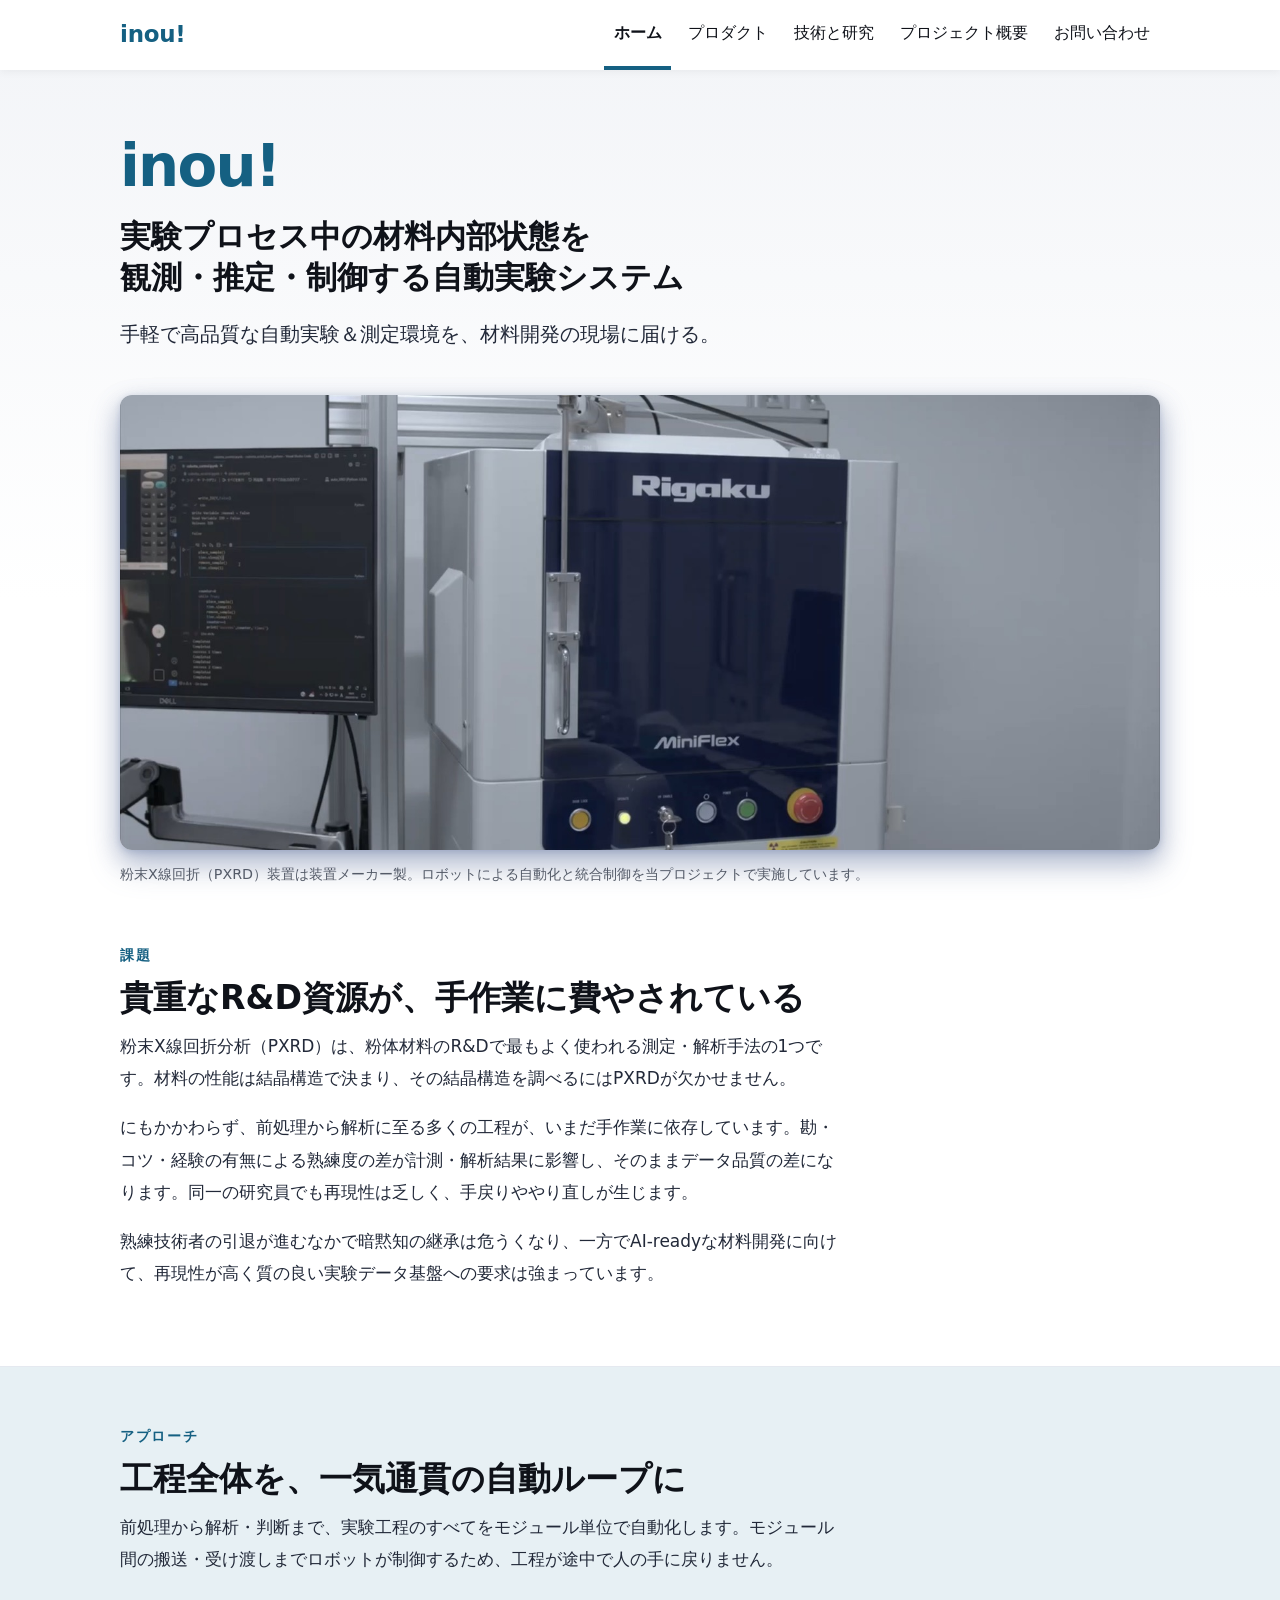
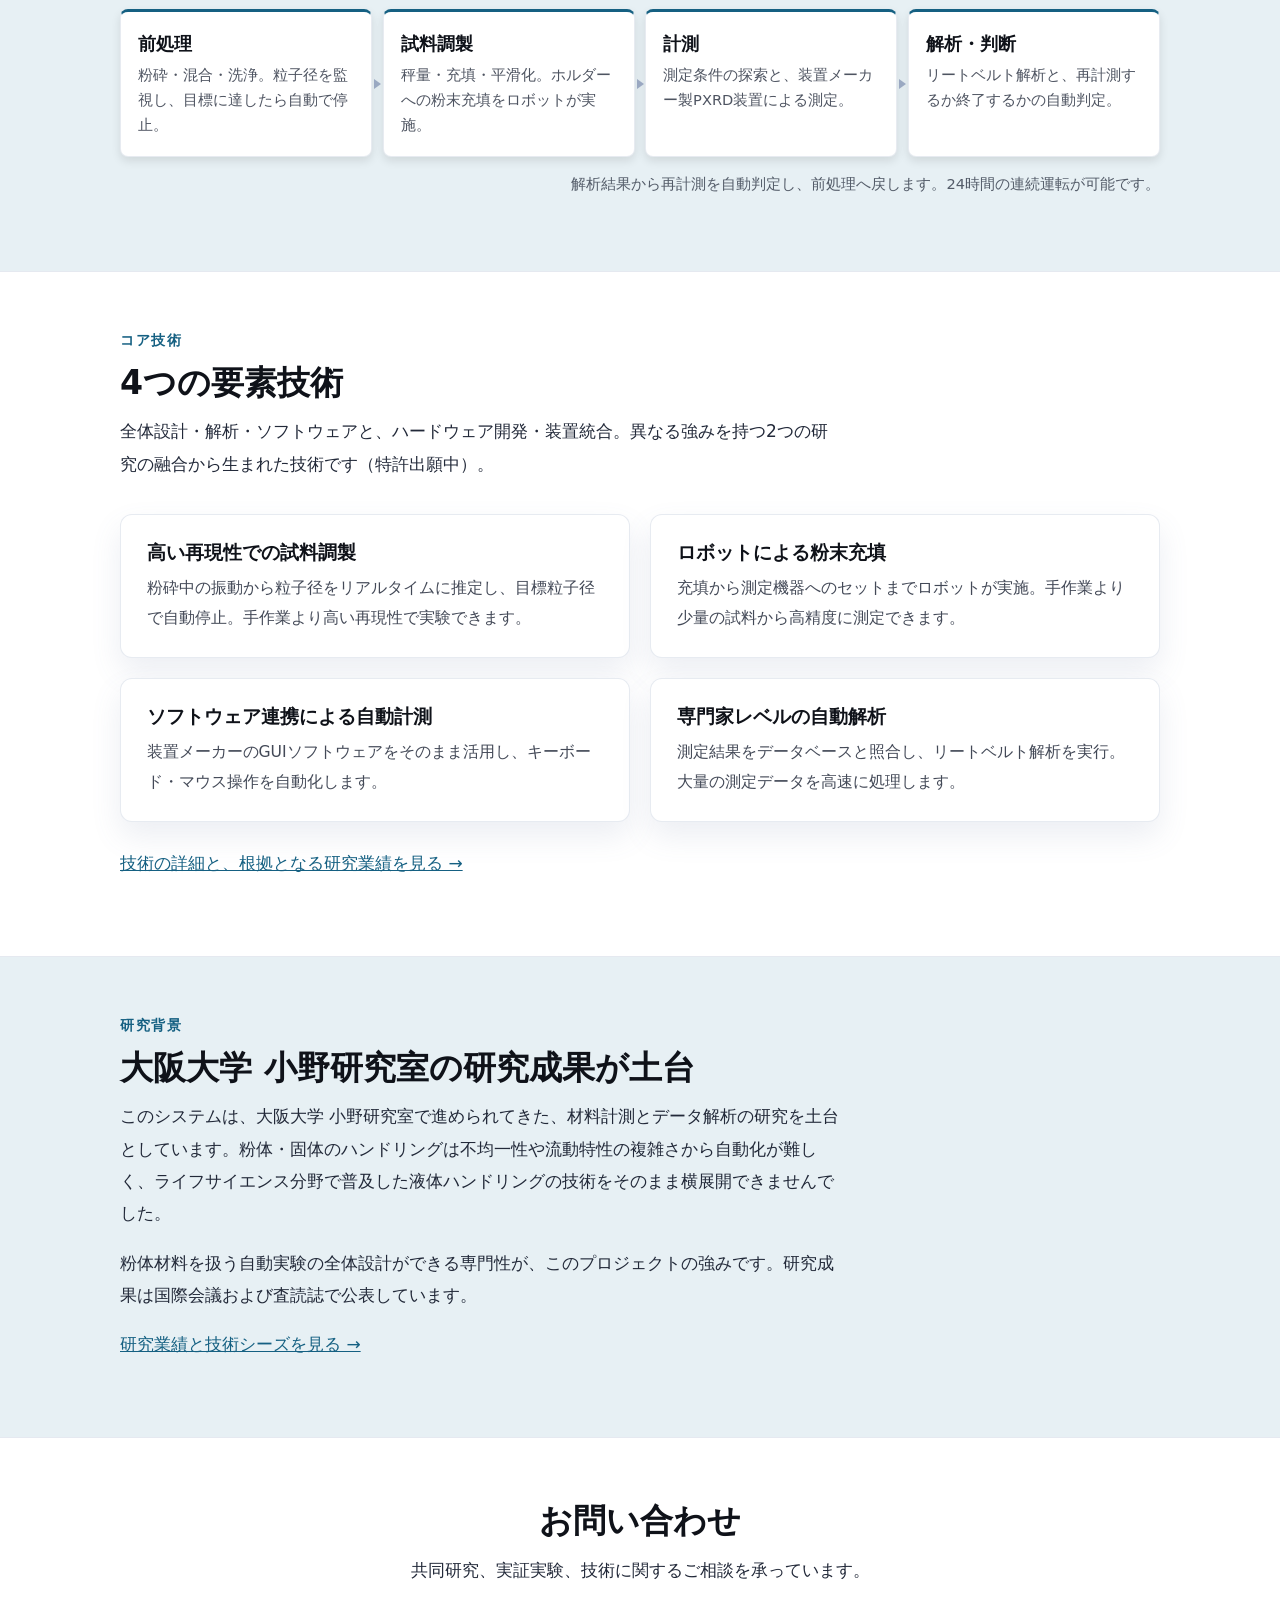
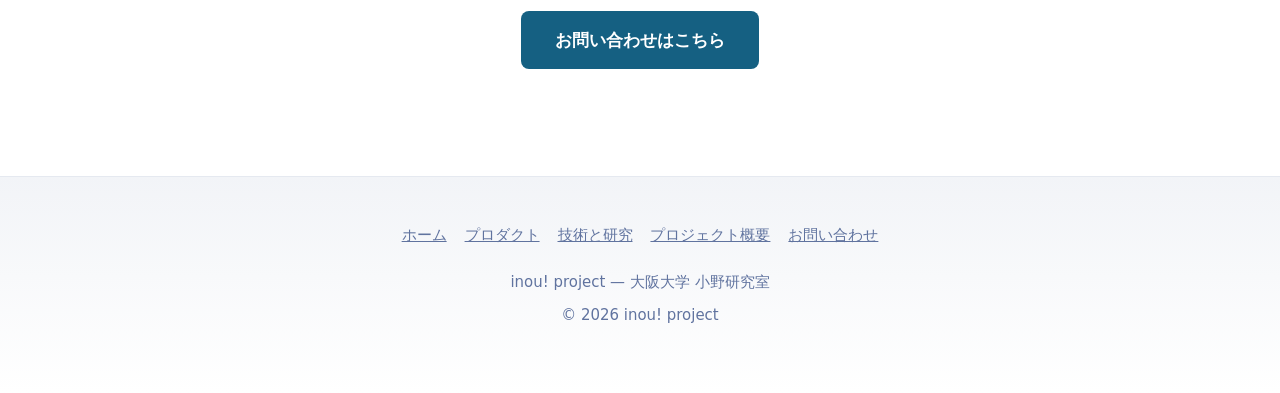
==== index.html @ 1cff747c "inou! コーポレートサイトの初版を追加 README の設計方針どおり、素の HTML + CSS で 5 ページを構成。 ビルドも node_modules も不要で、main ブランチをそのま" ====
<!doctype html>
<html lang="ja">
	<head>
		<meta charset="utf-8" />
		<meta name="viewport" content="width=device-width, initial-scale=1" />
		<title>inou! — 材料開発のための自動実験システム</title>
		<meta
			name="description"
			content="実験プロセス中の材料内部状態を観測・推定・制御する自動実験システム。粉末X線回折分析（PXRD）の前処理から解析・判断までを一気通貫で自動化します。"
		/>
		<link rel="icon" href="/assets/favicon.svg" type="image/svg+xml" />
		<link rel="stylesheet" href="/assets/style.css" />
		<meta property="og:type" content="website" />
		<meta property="og:title" content="inou! — 材料開発のための自動実験システム" />
		<meta
			property="og:description"
			content="実験プロセス中の材料内部状態を観測・推定・制御する自動実験システム。"
		/>
		<meta property="og:url" content="https://inou-labs.github.io/" />
		<meta property="og:image" content="https://inou-labs.github.io/assets/img/hero.jpg" />
	</head>
	<body>
		<a class="skip-link" href="#main">本文へスキップ</a>

		<header class="site-header">
			<nav aria-label="メインナビゲーション">
				<p class="brand"><a href="/">inou!</a></p>
				<div class="nav-links">
					<a href="/" aria-current="page">ホーム</a>
					<a href="/products.html">プロダクト</a>
					<a href="/research.html">技術と研究</a>
					<a href="/about.html">プロジェクト概要</a>
					<a href="/contact.html">お問い合わせ</a>
				</div>
			</nav>
		</header>

		<main id="main">
			<section class="hero">
				<div class="wrap-wide">
					<p class="logotype">inou!</p>
					<h1>実験プロセス中の材料内部状態を<br />観測・推定・制御する自動実験システム</h1>
					<p class="lead">
						手軽で高品質な自動実験＆測定環境を、材料開発の現場に届ける。
					</p>
				</div>
				<div class="wrap-wide hero-figure">
					<figure>
						<img
							src="/assets/img/hero.jpg"
							width="1600"
							height="900"
							alt="ロボットアームと粉末X線回折装置を組み合わせた自動実験システムの外観"
						/>
						<figcaption>
							粉末X線回折（PXRD）装置は装置メーカー製。ロボットによる自動化と統合制御を当プロジェクトで実施しています。
						</figcaption>
					</figure>
				</div>
			</section>

			<section>
				<div class="wrap-wide">
					<span class="eyebrow">課題</span>
					<h2>貴重なR&amp;D資源が、手作業に費やされている</h2>
					<p>
						粉末X線回折分析（PXRD）は、粉体材料のR&amp;Dで最もよく使われる測定・解析手法の1つです。材料の性能は結晶構造で決まり、その結晶構造を調べるにはPXRDが欠かせません。
					</p>
					<p>
						にもかかわらず、前処理から解析に至る多くの工程が、いまだ手作業に依存しています。勘・コツ・経験の有無による熟練度の差が計測・解析結果に影響し、そのままデータ品質の差になります。同一の研究員でも再現性は乏しく、手戻りややり直しが生じます。
					</p>
					<p>
						熟練技術者の引退が進むなかで暗黙知の継承は危うくなり、一方でAI-readyな材料開発に向けて、再現性が高く質の良い実験データ基盤への要求は強まっています。
					</p>
				</div>
			</section>

			<section class="band">
				<div class="wrap-wide">
					<span class="eyebrow">アプローチ</span>
					<h2>工程全体を、一気通貫の自動ループに</h2>
					<p>
						前処理から解析・判断まで、実験工程のすべてをモジュール単位で自動化します。モジュール間の搬送・受け渡しまでロボットが制御するため、工程が途中で人の手に戻りません。
					</p>
					<ol class="flow">
						<li>
							<h3>前処理</h3>
							<p>粉砕・混合・洗浄。粒子径を監視し、目標に達したら自動で停止。</p>
						</li>
						<li>
							<h3>試料調製</h3>
							<p>秤量・充填・平滑化。ホルダーへの粉末充填をロボットが実施。</p>
						</li>
						<li>
							<h3>計測</h3>
							<p>測定条件の探索と、装置メーカー製PXRD装置による測定。</p>
						</li>
						<li>
							<h3>解析・判断</h3>
							<p>リートベルト解析と、再計測するか終了するかの自動判定。</p>
						</li>
					</ol>
					<p class="flow-loop note">
						解析結果から再計測を自動判定し、前処理へ戻します。24時間の連続運転が可能です。
					</p>
				</div>
			</section>

			<section>
				<div class="wrap-wide">
					<span class="eyebrow">コア技術</span>
					<h2>4つの要素技術</h2>
					<p>
						全体設計・解析・ソフトウェアと、ハードウェア開発・装置統合。異なる強みを持つ2つの研究の融合から生まれた技術です（特許出願中）。
					</p>
					<ul class="cards">
						<li>
							<h3>高い再現性での試料調製</h3>
							<p>
								粉砕中の振動から粒子径をリアルタイムに推定し、目標粒子径で自動停止。手作業より高い再現性で実験できます。
							</p>
						</li>
						<li>
							<h3>ロボットによる粉末充填</h3>
							<p>
								充填から測定機器へのセットまでロボットが実施。手作業より少量の試料から高精度に測定できます。
							</p>
						</li>
						<li>
							<h3>ソフトウェア連携による自動計測</h3>
							<p>
								装置メーカーのGUIソフトウェアをそのまま活用し、キーボード・マウス操作を自動化します。
							</p>
						</li>
						<li>
							<h3>専門家レベルの自動解析</h3>
							<p>
								測定結果をデータベースと照合し、リートベルト解析を実行。大量の測定データを高速に処理します。
							</p>
						</li>
					</ul>
					<p style="margin-top: 1.5em">
						<a href="/research.html">技術の詳細と、根拠となる研究業績を見る →</a>
					</p>
				</div>
			</section>

			<section class="band">
				<div class="wrap-wide">
					<span class="eyebrow">研究背景</span>
					<h2>大阪大学 小野研究室の研究成果が土台</h2>
					<p>
						このシステムは、大阪大学 小野研究室で進められてきた、材料計測とデータ解析の研究を土台としています。粉体・固体のハンドリングは不均一性や流動特性の複雑さから自動化が難しく、ライフサイエンス分野で普及した液体ハンドリングの技術をそのまま横展開できませんでした。
					</p>
					<p>
						粉体材料を扱う自動実験の全体設計ができる専門性が、このプロジェクトの強みです。研究成果は国際会議および査読誌で公表しています。
					</p>
					<p>
						<a href="/research.html">研究業績と技術シーズを見る →</a>
					</p>
				</div>
			</section>

			<section class="cta">
				<div class="wrap-wide">
					<h2>お問い合わせ</h2>
					<p>共同研究、実証実験、技術に関するご相談を承っています。</p>
					<p><a class="button" href="/contact.html">お問い合わせはこちら</a></p>
				</div>
			</section>
		</main>

		<footer class="site-footer">
			<nav aria-label="フッターナビゲーション">
				<a href="/">ホーム</a>
				<a href="/products.html">プロダクト</a>
				<a href="/research.html">技術と研究</a>
				<a href="/about.html">プロジェクト概要</a>
				<a href="/contact.html">お問い合わせ</a>
			</nav>
			<p>inou! project — 大阪大学 小野研究室</p>
			<p>&copy; 2026 inou! project</p>
		</footer>
	</body>
</html>
---- assets/style.css ----
/*
  inou! — corporate site stylesheet

  Design tokens and layout are adapted from Bear Blog's default CSS
  (https://github.com/HermanMartinus/bearblog, MIT), by way of the Astro blog
  starter. Changes for a Japanese-language site: system font stack instead of
  Atkinson Hyperlegible (no CJK glyphs), smaller body size with looser leading,
  and a deeper accent taken from the deck theme.
*/

:root {
	--accent: #156082;
	--accent-dark: #0e4459;
	--accent-light: #e7f0f4;
	--black: 15, 18, 25;
	--gray: 96, 115, 159;
	--gray-light: 229, 233, 240;
	--gray-dark: 34, 41, 57;
	--gray-gradient: rgba(var(--gray-light), 50%), #fff;
	--shadow-card: 0 4px 10px rgba(0, 0, 0, 0.1);
	--shadow-hero:
		0 2px 6px rgba(var(--gray), 25%), 0 8px 24px rgba(var(--gray), 33%),
		0 16px 32px rgba(var(--gray), 33%);
	--radius: 8px;
	--measure: 720px;
	--measure-wide: 1040px;
}

*,
*::before,
*::after {
	box-sizing: border-box;
}

body {
	font-family: system-ui, -apple-system, "Hiragino Sans", "Noto Sans JP",
		"Yu Gothic Medium", "Meiryo", sans-serif;
	margin: 0;
	padding: 0;
	text-align: left;
	background: linear-gradient(var(--gray-gradient)) no-repeat;
	background-size: 100% 600px;
	word-wrap: break-word;
	overflow-wrap: break-word;
	color: rgb(var(--gray-dark));
	font-size: 17px;
	line-height: 1.9;
	font-feature-settings: "palt" 1;
}

h1,
h2,
h3,
h4,
h5,
h6 {
	margin: 0 0 0.5rem 0;
	color: rgb(var(--black));
	line-height: 1.45;
	font-weight: 700;
}

h1 {
	font-size: 2.441em;
	line-height: 1.3;
}
h2 {
	font-size: 1.953em;
}
h3 {
	font-size: 1.563em;
}
h4 {
	font-size: 1.25em;
}

p {
	margin: 0 0 1em;
}

a {
	color: var(--accent);
}
a:hover {
	color: var(--accent-dark);
}

strong,
b {
	font-weight: 700;
}

img {
	max-width: 100%;
	height: auto;
	border-radius: var(--radius);
}

hr {
	border: none;
	border-top: 1px solid rgb(var(--gray-light));
	margin: 3em 0;
}

.sr-only {
	border: 0;
	padding: 0;
	margin: 0;
	position: absolute !important;
	height: 1px;
	width: 1px;
	overflow: hidden;
	clip-path: inset(50%);
	white-space: nowrap;
}

.skip-link {
	position: absolute;
	left: -9999px;
	top: 0;
	background: var(--accent);
	color: #fff;
	padding: 0.6em 1em;
	z-index: 10;
}
.skip-link:focus {
	left: 0;
}

/* ---------- Header ---------- */

.site-header {
	margin: 0;
	padding: 0 1em;
	background: #fff;
	box-shadow: 0 2px 8px rgba(var(--black), 5%);
	position: relative;
	z-index: 2;
}

.site-header nav {
	display: flex;
	align-items: center;
	justify-content: space-between;
	flex-wrap: wrap;
	gap: 0 1em;
	max-width: var(--measure-wide);
	margin: 0 auto;
}

.brand {
	margin: 0;
	font-size: 1.35em;
	font-weight: 700;
	letter-spacing: -0.01em;
	padding: 0.5em 0;
}
.brand a {
	color: var(--accent);
	text-decoration: none;
}

.nav-links {
	display: flex;
	flex-wrap: wrap;
	gap: 0 0.4em;
}

.nav-links a {
	display: inline-block;
	padding: 1.1em 0.6em;
	color: rgb(var(--black));
	border-bottom: 4px solid transparent;
	text-decoration: none;
	font-size: 0.95em;
}
.nav-links a:hover {
	color: var(--accent);
}
.nav-links a[aria-current="page"] {
	font-weight: 700;
	border-bottom-color: var(--accent);
}

/* ---------- Layout ---------- */

main {
	display: block;
}

.wrap-wide {
	width: var(--measure-wide);
	max-width: calc(100% - 2em);
	margin: 0 auto;
}

/*
   One container width keeps every section's left edge on the same line.
   Body copy is then held to a readable measure, but only as a DIRECT child —
   text inside cards, chips and layer blocks is already narrow and must not be
   clamped again.
*/
.wrap-wide > p,
.wrap-wide > ol.refs,
.wrap-wide > ul:not(.cards):not(.chips):not(.layers),
.stack > article > p,
.page-title .lead {
	max-width: var(--measure);
}

.wrap-wide > .flow-loop {
	max-width: none;
}

section {
	padding: 3.5em 0;
}

.band {
	background: var(--accent-light);
	border-block: 1px solid rgba(var(--gray-light), 0.9);
}

.page-title {
	padding: 2.5em 0 0;
}
.page-title h1 {
	margin-bottom: 0.3em;
}
.page-title .lead {
	color: rgba(var(--gray-dark), 0.85);
	font-size: 1.1em;
	margin: 0;
}

.eyebrow {
	display: block;
	font-size: 0.82em;
	font-weight: 700;
	letter-spacing: 0.12em;
	color: var(--accent);
	margin-bottom: 0.6em;
	line-height: 1.4;
}

.lead {
	font-size: 1.15em;
	line-height: 1.85;
}

.note {
	font-size: 0.86em;
	color: rgba(var(--gray-dark), 0.75);
	line-height: 1.7;
}

/* ---------- Hero ---------- */

.hero {
	padding: 4em 0 0;
}

.hero .logotype {
	font-size: 3.4em;
	font-weight: 700;
	letter-spacing: -0.03em;
	color: var(--accent);
	line-height: 1;
	margin: 0 0 0.35em;
}

.hero h1 {
	font-size: 1.85em;
	margin-bottom: 0.6em;
}

.hero .lead {
	max-width: 34em;
}

.hero-figure {
	margin: 2.5em auto 0;
}
.hero-figure img {
	display: block;
	width: 100%;
	aspect-ratio: 16 / 7;
	object-fit: cover;
	object-position: center 55%;
	border-radius: 12px;
	box-shadow: var(--shadow-hero);
}

figure {
	margin: 0;
}
figcaption {
	font-size: 0.84em;
	line-height: 1.7;
	color: rgba(var(--gray-dark), 0.75);
	margin-top: 0.8em;
}

/* ---------- Process flow ---------- */

.flow {
	list-style: none;
	display: flex;
	gap: 0.6em;
	padding: 0;
	margin: 2em 0 0;
	counter-reset: step;
}

.flow > li {
	flex: 1 1 0;
	position: relative;
	background: #fff;
	border: 1px solid rgba(var(--gray-light), 0.9);
	border-top: 3px solid var(--accent);
	border-radius: var(--radius);
	padding: 1.1em 1em;
	box-shadow: var(--shadow-card);
}

.flow > li h3 {
	font-size: 1.05em;
	margin: 0 0 0.35em;
}

.flow > li p {
	margin: 0;
	font-size: 0.86em;
	line-height: 1.7;
	color: rgba(var(--gray-dark), 0.8);
}

.flow > li + li::before {
	content: "";
	position: absolute;
	left: -0.55em;
	top: 50%;
	width: 0;
	height: 0;
	border-left: 0.42em solid rgba(var(--gray), 0.55);
	border-top: 0.34em solid transparent;
	border-bottom: 0.34em solid transparent;
	transform: translateY(-50%);
}

.flow-loop {
	margin-top: 1em;
	text-align: right;
}

/* ---------- Cards ---------- */

.cards {
	list-style: none;
	display: grid;
	grid-template-columns: repeat(2, 1fr);
	gap: 1.2em;
	padding: 0;
	margin: 2em 0 0;
}

.cards > li {
	background: #fff;
	border: 1px solid rgba(var(--gray-light), 0.9);
	border-radius: 12px;
	padding: 1.4em 1.5em;
	box-shadow: 0 14px 30px rgba(var(--gray), 0.12);
}

.cards h3 {
	font-size: 1.1em;
	margin: 0 0 0.4em;
}

.cards p {
	margin: 0;
	font-size: 0.92em;
	color: rgba(var(--gray-dark), 0.85);
}

.cards-3 {
	grid-template-columns: repeat(3, 1fr);
}

/* ---------- Definition-style lists ---------- */

.stack {
	display: grid;
	gap: 1.6em;
	margin: 2em 0 0;
}

.stack > article {
	border-left: 3px solid var(--accent);
	padding-left: 1.3em;
}

.stack h3 {
	font-size: 1.2em;
	margin-bottom: 0.3em;
}

.stack p:last-child {
	margin-bottom: 0;
}

.figure-pair {
	display: grid;
	grid-template-columns: 1fr 1fr;
	gap: 1.5em;
	margin: 2em 0 0;
}

.figure-pair img {
	width: 100%;
	box-shadow: var(--shadow-card);
	background: #fff;
}

/* ---------- Layer diagram (Inou! OS) ---------- */

.layers {
	display: grid;
	gap: 0.7em;
	margin: 2em 0 0;
	list-style: none;
	padding: 0;
}

.layers > li {
	background: #fff;
	border: 1px solid rgba(var(--gray-light), 0.9);
	border-radius: var(--radius);
	padding: 1em 1.2em;
	box-shadow: var(--shadow-card);
}

.layers .layer-label {
	display: block;
	font-size: 0.75em;
	font-weight: 700;
	letter-spacing: 0.1em;
	color: rgba(var(--gray), 1);
	margin-bottom: 0.4em;
}

.layers h3 {
	font-size: 1.02em;
	margin: 0 0 0.5em;
}

.chips {
	display: flex;
	flex-wrap: wrap;
	gap: 0.4em;
	list-style: none;
	padding: 0;
	margin: 0;
}

.chips > li {
	font-size: 0.82em;
	line-height: 1.5;
	background: var(--accent-light);
	color: var(--accent-dark);
	border-radius: 999px;
	padding: 0.25em 0.85em;
}

.chips.plain > li {
	background: rgba(var(--gray-light), 0.7);
	color: rgba(var(--gray-dark), 0.9);
}

.status {
	display: inline-block;
	font-size: 0.72em;
	font-weight: 700;
	letter-spacing: 0.06em;
	border-radius: 999px;
	padding: 0.15em 0.75em;
	margin-left: 0.6em;
	vertical-align: 0.15em;
	white-space: nowrap;
}
.status-done {
	background: var(--accent);
	color: #fff;
}
.status-wip {
	background: rgba(var(--gray), 0.18);
	color: rgba(var(--gray-dark), 0.9);
}
.status-next {
	background: transparent;
	color: rgba(var(--gray-dark), 0.7);
	border: 1px solid rgba(var(--gray), 0.4);
}

/* ---------- Tables ---------- */

table {
	width: 100%;
	border-collapse: collapse;
	margin: 1.5em 0 0;
	font-size: 0.92em;
}

th,
td {
	text-align: left;
	padding: 0.65em 0.8em;
	border-bottom: 1px solid rgb(var(--gray-light));
}

thead th {
	background: var(--accent);
	color: #fff;
	font-weight: 700;
}

td.num {
	text-align: right;
	font-variant-numeric: tabular-nums;
}

/* ---------- References ---------- */

.refs {
	list-style: none;
	padding: 0;
	margin: 1.5em 0 0;
	display: grid;
	gap: 1em;
}

.refs > li {
	font-size: 0.88em;
	line-height: 1.7;
	padding-left: 1.4em;
	text-indent: -1.4em;
	color: rgba(var(--gray-dark), 0.9);
}

/* ---------- Call to action ---------- */

.cta {
	text-align: center;
}

.cta > .wrap-wide > p,
.cta > .wrap-wide > h2 {
	margin-inline: auto;
}

.button {
	display: inline-block;
	background: var(--accent);
	color: #fff;
	text-decoration: none;
	font-weight: 700;
	border-radius: var(--radius);
	padding: 0.75em 2em;
	margin-top: 0.5em;
}
.button:hover {
	background: var(--accent-dark);
	color: #fff;
}

/* ---------- Footer ---------- */

.site-footer {
	padding: 3em 1em 4em;
	margin-top: 2em;
	background: linear-gradient(var(--gray-gradient)) no-repeat;
	color: rgb(var(--gray));
	text-align: center;
	font-size: 0.88em;
	border-top: 1px solid rgb(var(--gray-light));
}

.site-footer nav {
	display: flex;
	flex-wrap: wrap;
	justify-content: center;
	gap: 0.4em 1.2em;
	margin-bottom: 1.2em;
}

.site-footer a {
	color: rgb(var(--gray));
}
.site-footer a:hover {
	color: rgb(var(--gray-dark));
}

.site-footer p {
	margin: 0.3em 0;
}

/* ---------- Narrow screens ---------- */

@media (max-width: 720px) {
	body {
		font-size: 16px;
	}

	section {
		padding: 2.5em 0;
	}

	.hero {
		padding-top: 2.5em;
	}
	.hero .logotype {
		font-size: 2.6em;
	}
	.hero h1 {
		font-size: 1.45em;
	}

	h1 {
		font-size: 1.85em;
	}
	h2 {
		font-size: 1.5em;
	}
	h3 {
		font-size: 1.25em;
	}

	.site-header nav {
		justify-content: flex-start;
	}
	.nav-links a {
		padding: 0.7em 0.55em;
	}

	.flow {
		flex-direction: column;
		gap: 1.1em;
	}
	.flow > li + li::before {
		left: 50%;
		top: -0.75em;
		transform: translateX(-50%);
		border-left: 0.34em solid transparent;
		border-right: 0.34em solid transparent;
		border-top: 0.42em solid rgba(var(--gray), 0.55);
		border-bottom: none;
	}
	.flow-loop {
		text-align: left;
	}

	.cards,
	.cards-3,
	.figure-pair {
		grid-template-columns: 1fr;
	}

	.hero-figure img {
		aspect-ratio: 16 / 9;
	}

	table {
		font-size: 0.85em;
	}
	th,
	td {
		padding: 0.55em 0.5em;
	}
}

/* ---------- Cropped figure ---------- */

/*
   grinding-reproducibility.png carries the source figure's own summary table
   below the two plots. The same numbers are published as a real <table> next to
   it, so the bottom of the image is cropped away here rather than shipping the
   figures twice. 1110x721 source; the plots end at roughly y=390.
*/
.crop-plots {
	display: block;
	width: 100%;
	aspect-ratio: 1110 / 390;
	object-fit: cover;
	object-position: top center;
	background: #fff;
}
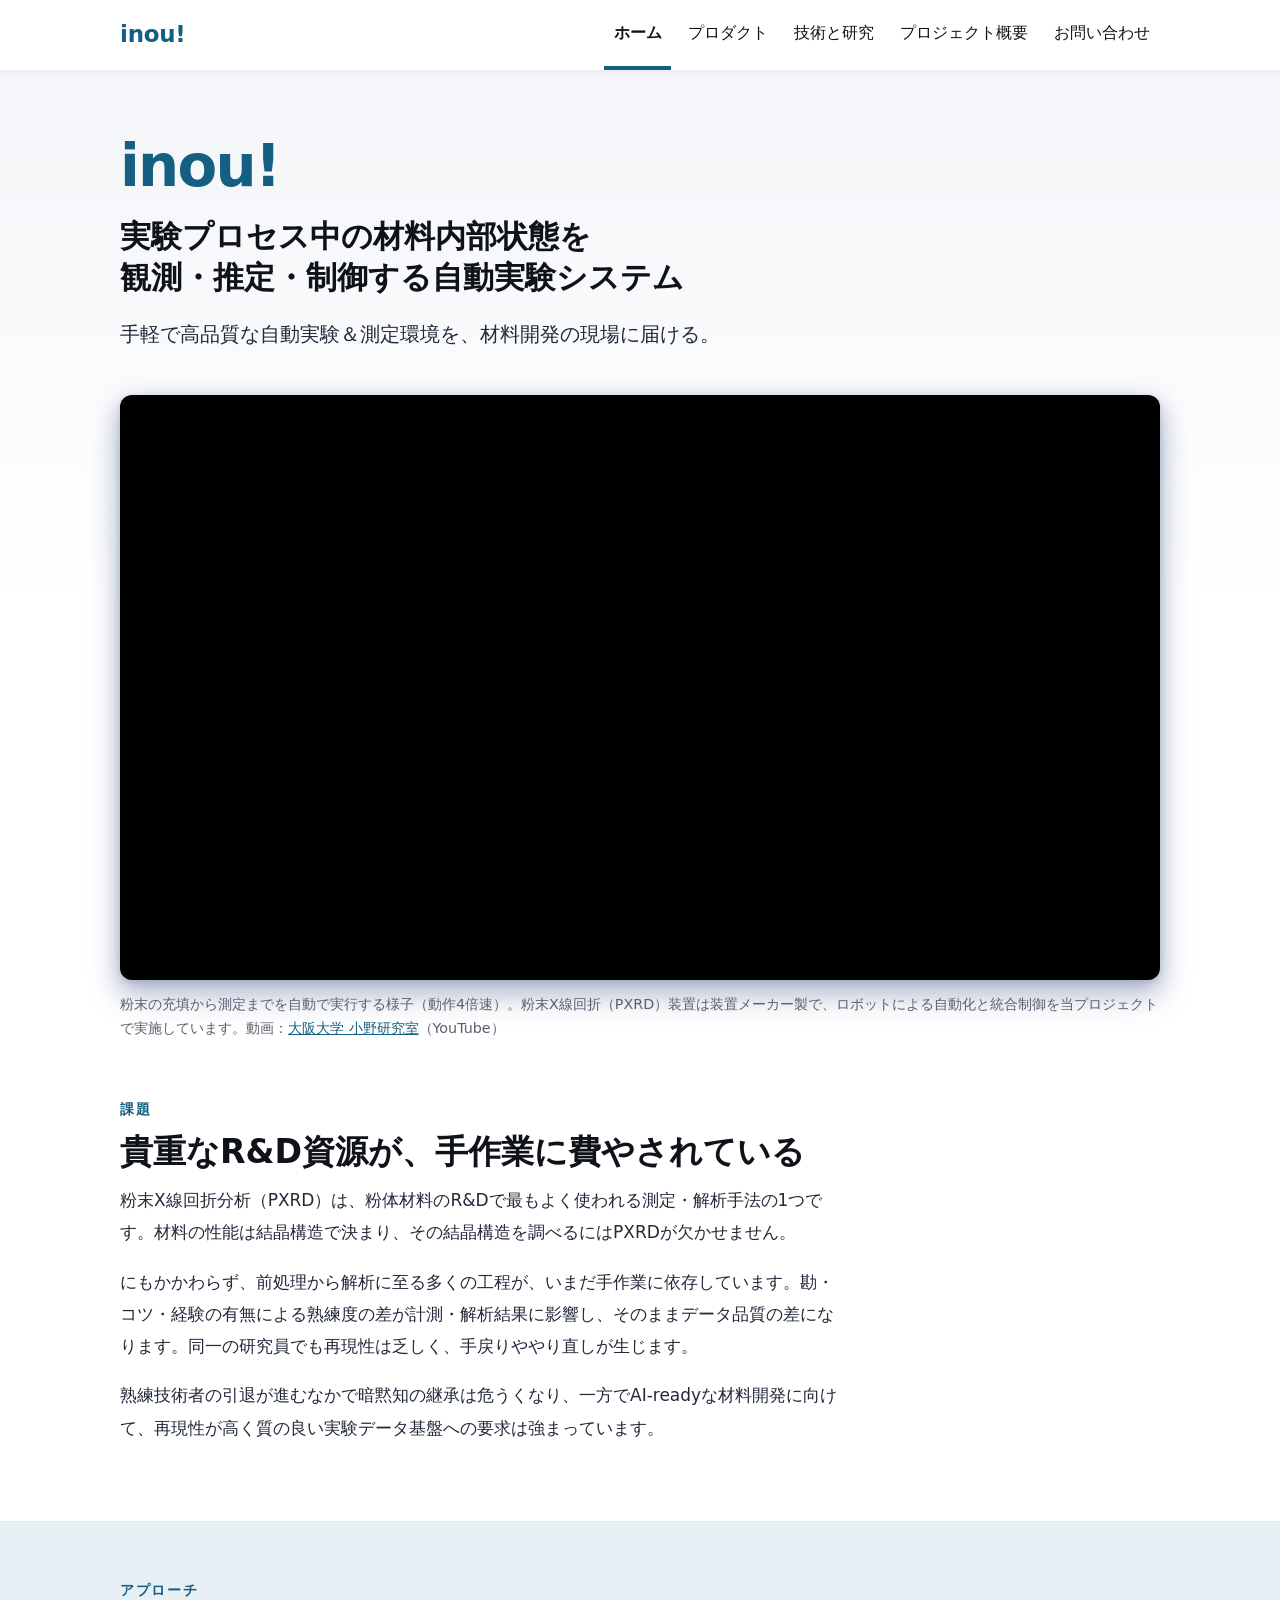
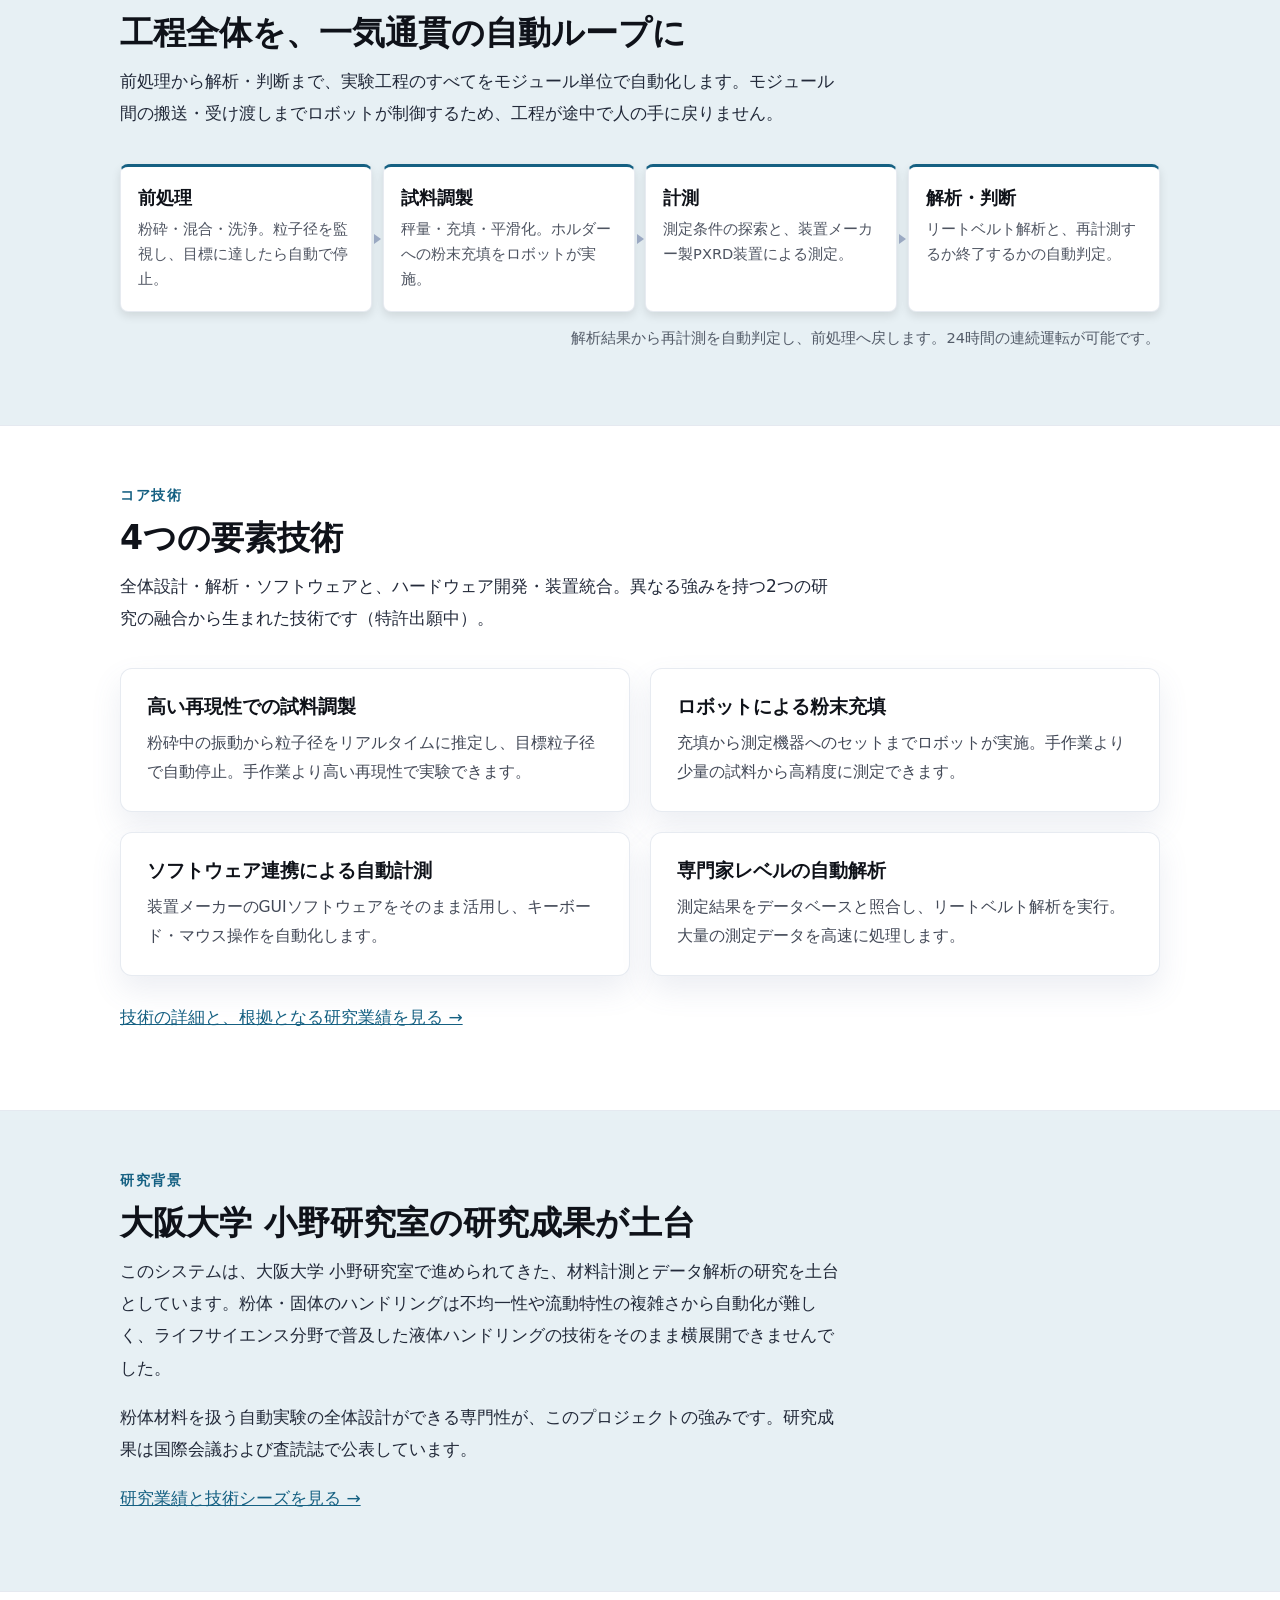
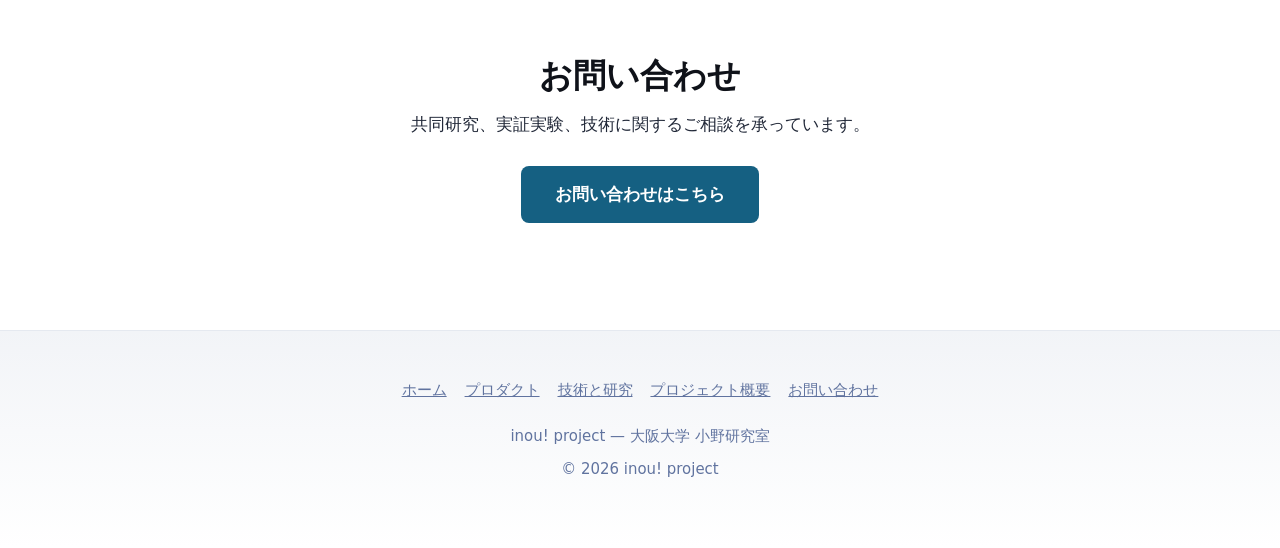
==== commit 9fe3249b: "ホームのヒーローを静止画から YouTube 埋め込みに変更 hero.jpg の代わりに実演動画 (udCIev6Gc4U) をヒーローに置いた。 img 前提だった .hero-figure im" ====
--- a/index.html
+++ b/index.html
@@ -46,14 +46,23 @@
 				</div>
 				<div class="wrap-wide hero-figure">
 					<figure>
-						<img
-							src="/assets/img/hero.jpg"
-							width="1600"
-							height="900"
-							alt="ロボットアームと粉末X線回折装置を組み合わせた自動実験システムの外観"
-						/>
+						<div class="video">
+							<iframe
+								src="https://www.youtube-nocookie.com/embed/udCIev6Gc4U"
+								title="Autonomous robotic experimentation system for powder X-ray diffraction"
+								loading="lazy"
+								referrerpolicy="strict-origin-when-cross-origin"
+								allow="clipboard-write; encrypted-media; picture-in-picture; web-share"
+								allowfullscreen
+							></iframe>
+						</div>
 						<figcaption>
-							粉末X線回折（PXRD）装置は装置メーカー製。ロボットによる自動化と統合制御を当プロジェクトで実施しています。
+							粉末の充填から測定までを自動で実行する様子（動作4倍速）。粉末X線回折（PXRD）装置は装置メーカー製で、ロボットによる自動化と統合制御を当プロジェクトで実施しています。動画：<a
+								href="https://www.youtube.com/@onolab_osaka"
+								target="_blank"
+								rel="noopener noreferrer"
+								>大阪大学 小野研究室</a
+							>（YouTube）
 						</figcaption>
 					</figure>
 				</div>
--- a/assets/style.css
+++ b/assets/style.css
@@ -281,15 +281,6 @@
 .hero-figure {
 	margin: 2.5em auto 0;
 }
-.hero-figure img {
-	display: block;
-	width: 100%;
-	aspect-ratio: 16 / 7;
-	object-fit: cover;
-	object-position: center 55%;
-	border-radius: 12px;
-	box-shadow: var(--shadow-hero);
-}
 
 figure {
 	margin: 0;
@@ -663,10 +654,6 @@
 	.cards-3,
 	.figure-pair {
 		grid-template-columns: 1fr;
-	}
-
-	.hero-figure img {
-		aspect-ratio: 16 / 9;
 	}
 
 	table {
@@ -694,3 +681,35 @@
 	object-position: top center;
 	background: #fff;
 }
+
+/* ---------- Contact ---------- */
+
+.contact-mail {
+	font-size: 1.15em;
+	font-weight: 700;
+	margin-bottom: 0.3em;
+}
+
+/* ---------- Embedded video ---------- */
+
+/*
+   YouTube embed. The video is hosted on the lab's own channel rather than
+   shipped with the repo — the source file is 4.8MB, which is more than the
+   whole site put together.
+*/
+.video {
+	position: relative;
+	aspect-ratio: 16 / 9;
+	border-radius: 12px;
+	overflow: hidden;
+	background: #000;
+	box-shadow: var(--shadow-hero);
+}
+
+.video iframe {
+	position: absolute;
+	inset: 0;
+	width: 100%;
+	height: 100%;
+	border: 0;
+}
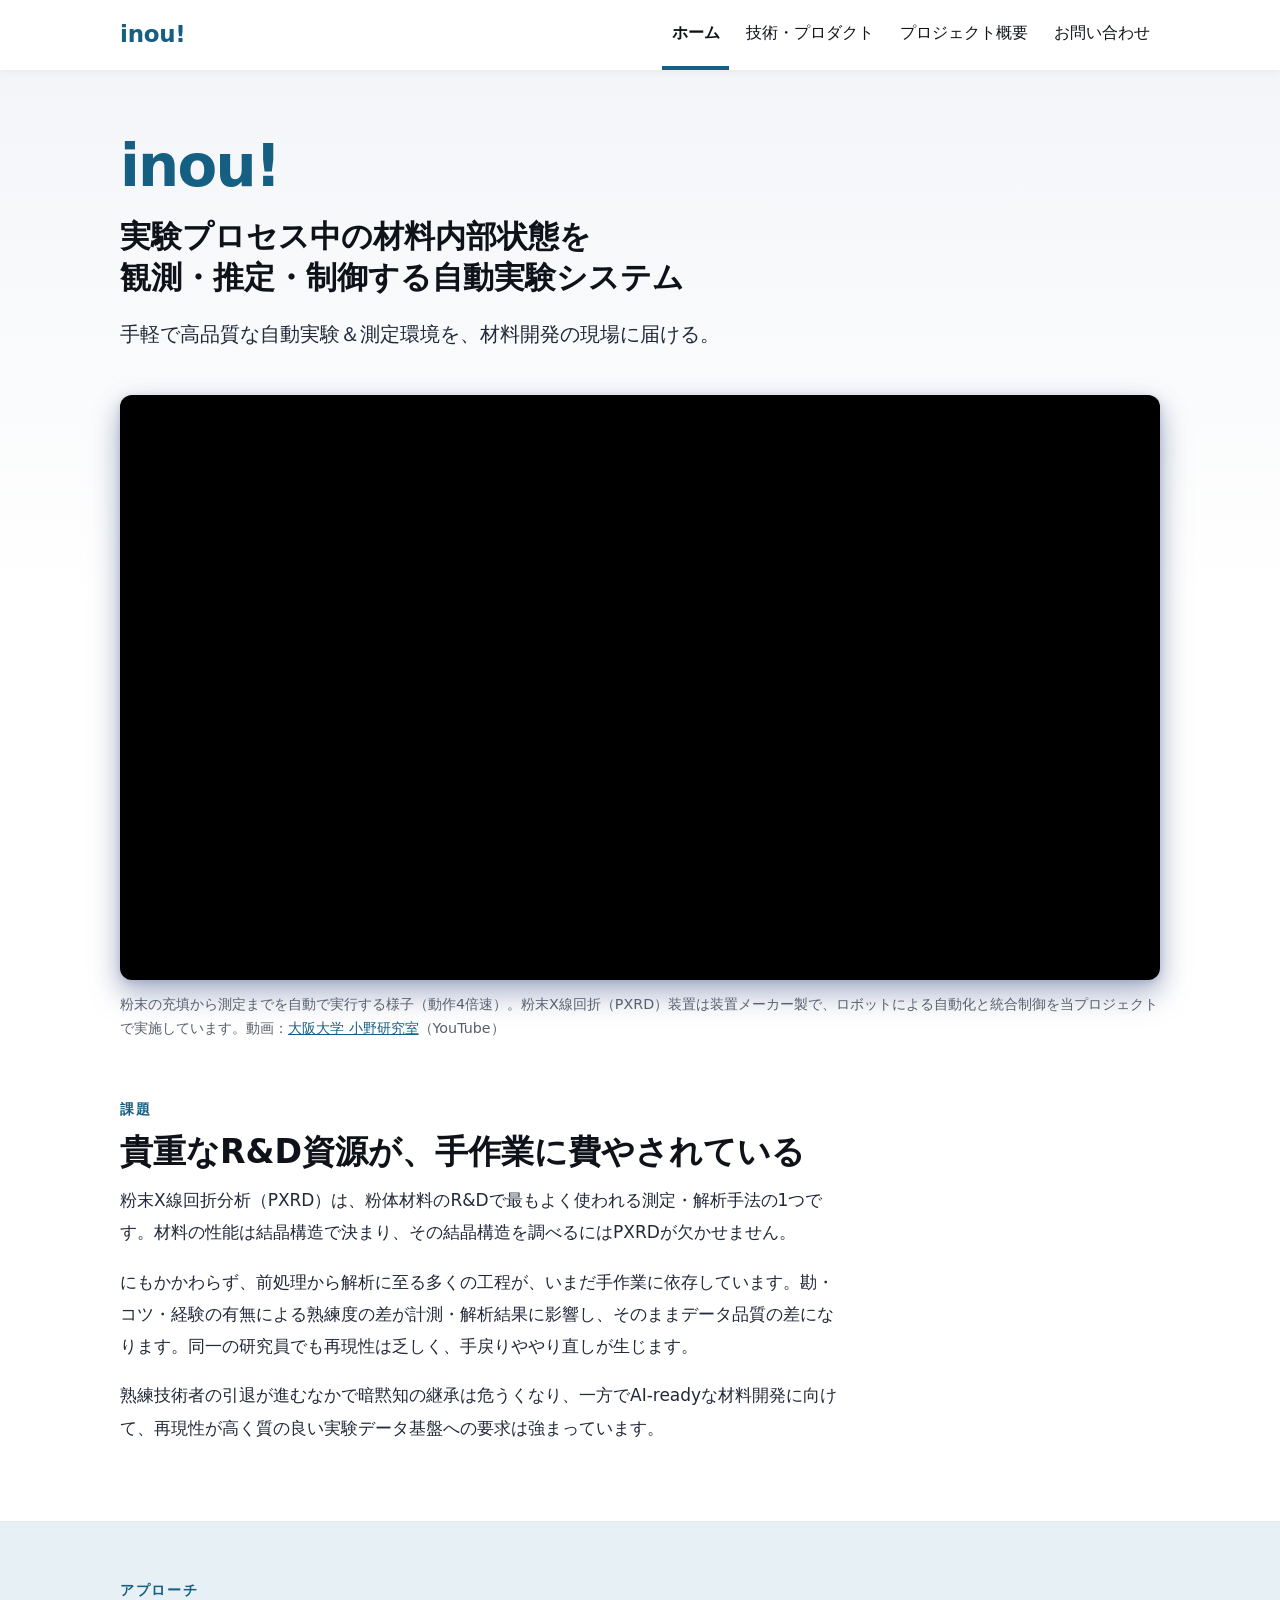
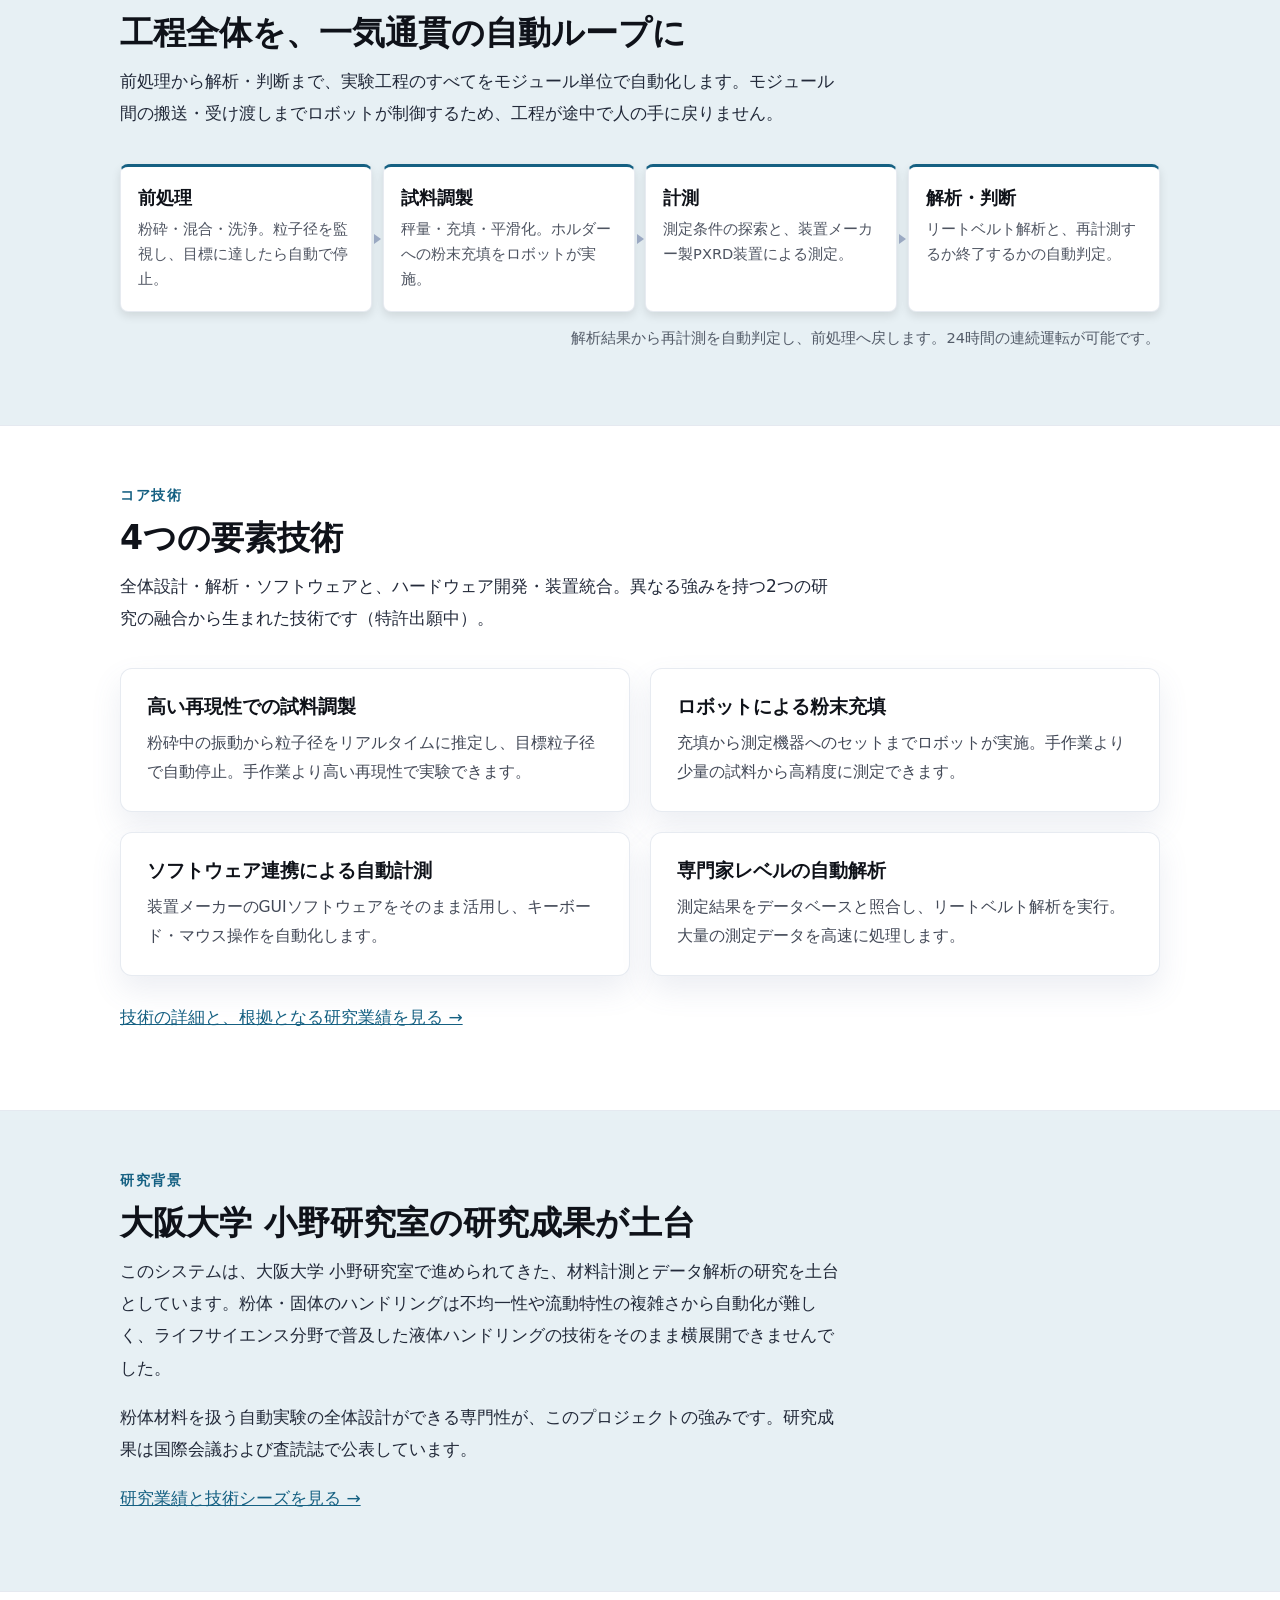
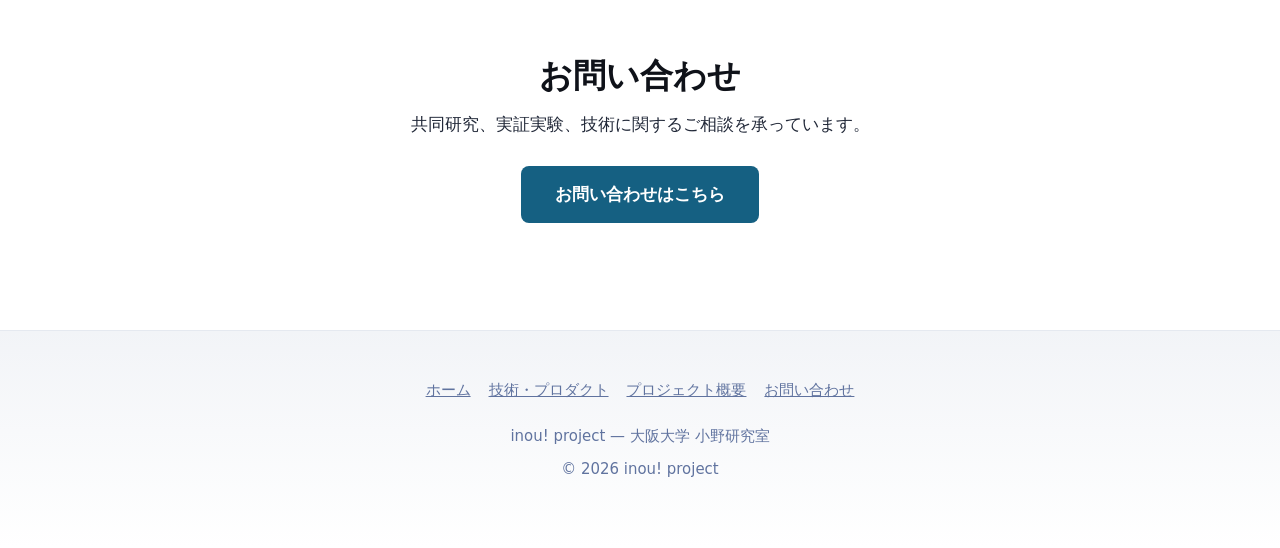
==== commit f266e1c1: "5ページを3ページに統合し、本文を圧縮 プロダクト＋技術と研究 → technology.html プロジェクト概要＋お問い合わせ → about.html (#contact)  圧縮の方針は、図版" ====
--- a/index.html
+++ b/index.html
@@ -27,10 +27,9 @@
 				<p class="brand"><a href="/">inou!</a></p>
 				<div class="nav-links">
 					<a href="/" aria-current="page">ホーム</a>
-					<a href="/products.html">プロダクト</a>
-					<a href="/research.html">技術と研究</a>
+					<a href="/technology.html">技術・プロダクト</a>
 					<a href="/about.html">プロジェクト概要</a>
-					<a href="/contact.html">お問い合わせ</a>
+					<a href="/about.html#contact">お問い合わせ</a>
 				</div>
 			</nav>
 		</header>
@@ -149,7 +148,7 @@
 						</li>
 					</ul>
 					<p style="margin-top: 1.5em">
-						<a href="/research.html">技術の詳細と、根拠となる研究業績を見る →</a>
+						<a href="/technology.html">技術の詳細と、根拠となる研究業績を見る →</a>
 					</p>
 				</div>
 			</section>
@@ -165,7 +164,7 @@
 						粉体材料を扱う自動実験の全体設計ができる専門性が、このプロジェクトの強みです。研究成果は国際会議および査読誌で公表しています。
 					</p>
 					<p>
-						<a href="/research.html">研究業績と技術シーズを見る →</a>
+						<a href="/technology.html">研究業績と技術シーズを見る →</a>
 					</p>
 				</div>
 			</section>
@@ -174,7 +173,7 @@
 				<div class="wrap-wide">
 					<h2>お問い合わせ</h2>
 					<p>共同研究、実証実験、技術に関するご相談を承っています。</p>
-					<p><a class="button" href="/contact.html">お問い合わせはこちら</a></p>
+					<p><a class="button" href="/about.html#contact">お問い合わせはこちら</a></p>
 				</div>
 			</section>
 		</main>
@@ -182,10 +181,9 @@
 		<footer class="site-footer">
 			<nav aria-label="フッターナビゲーション">
 				<a href="/">ホーム</a>
-				<a href="/products.html">プロダクト</a>
-				<a href="/research.html">技術と研究</a>
+				<a href="/technology.html">技術・プロダクト</a>
 				<a href="/about.html">プロジェクト概要</a>
-				<a href="/contact.html">お問い合わせ</a>
+				<a href="/about.html#contact">お問い合わせ</a>
 			</nav>
 			<p>inou! project — 大阪大学 小野研究室</p>
 			<p>&copy; 2026 inou! project</p>
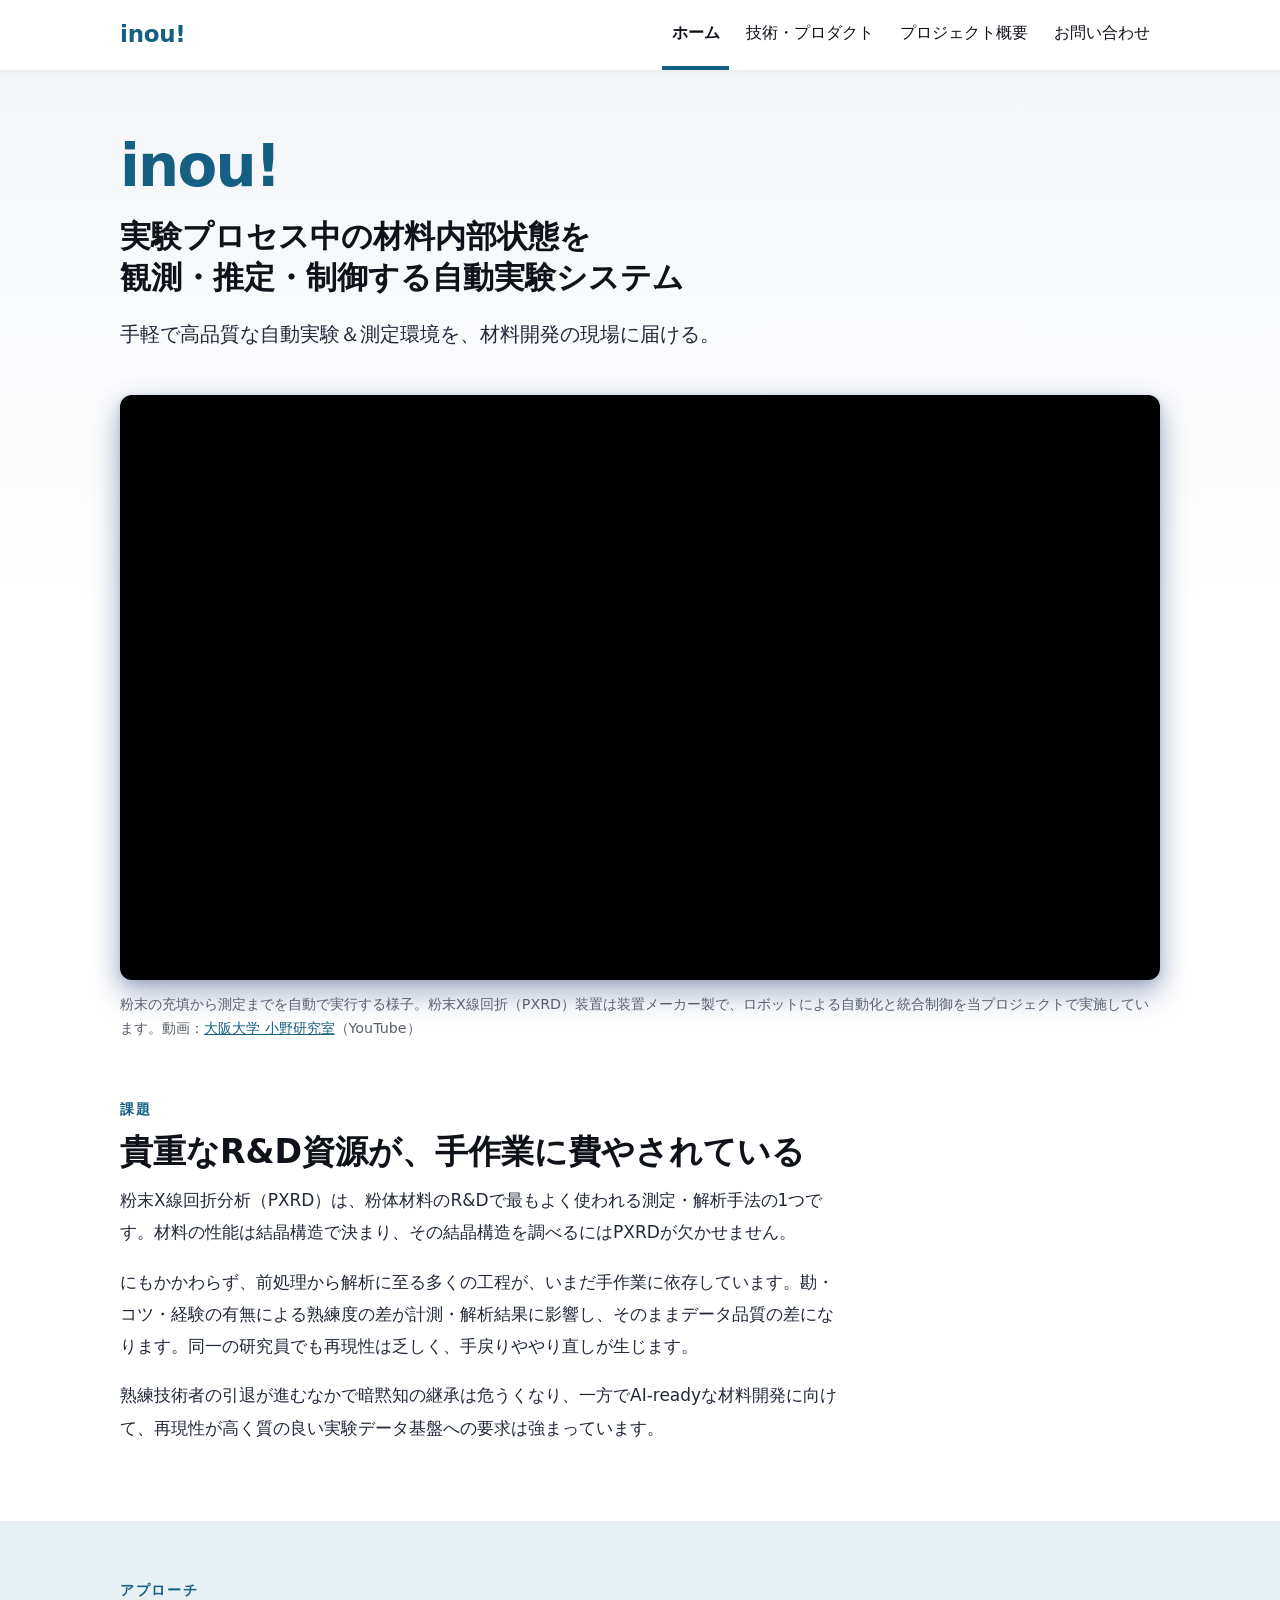
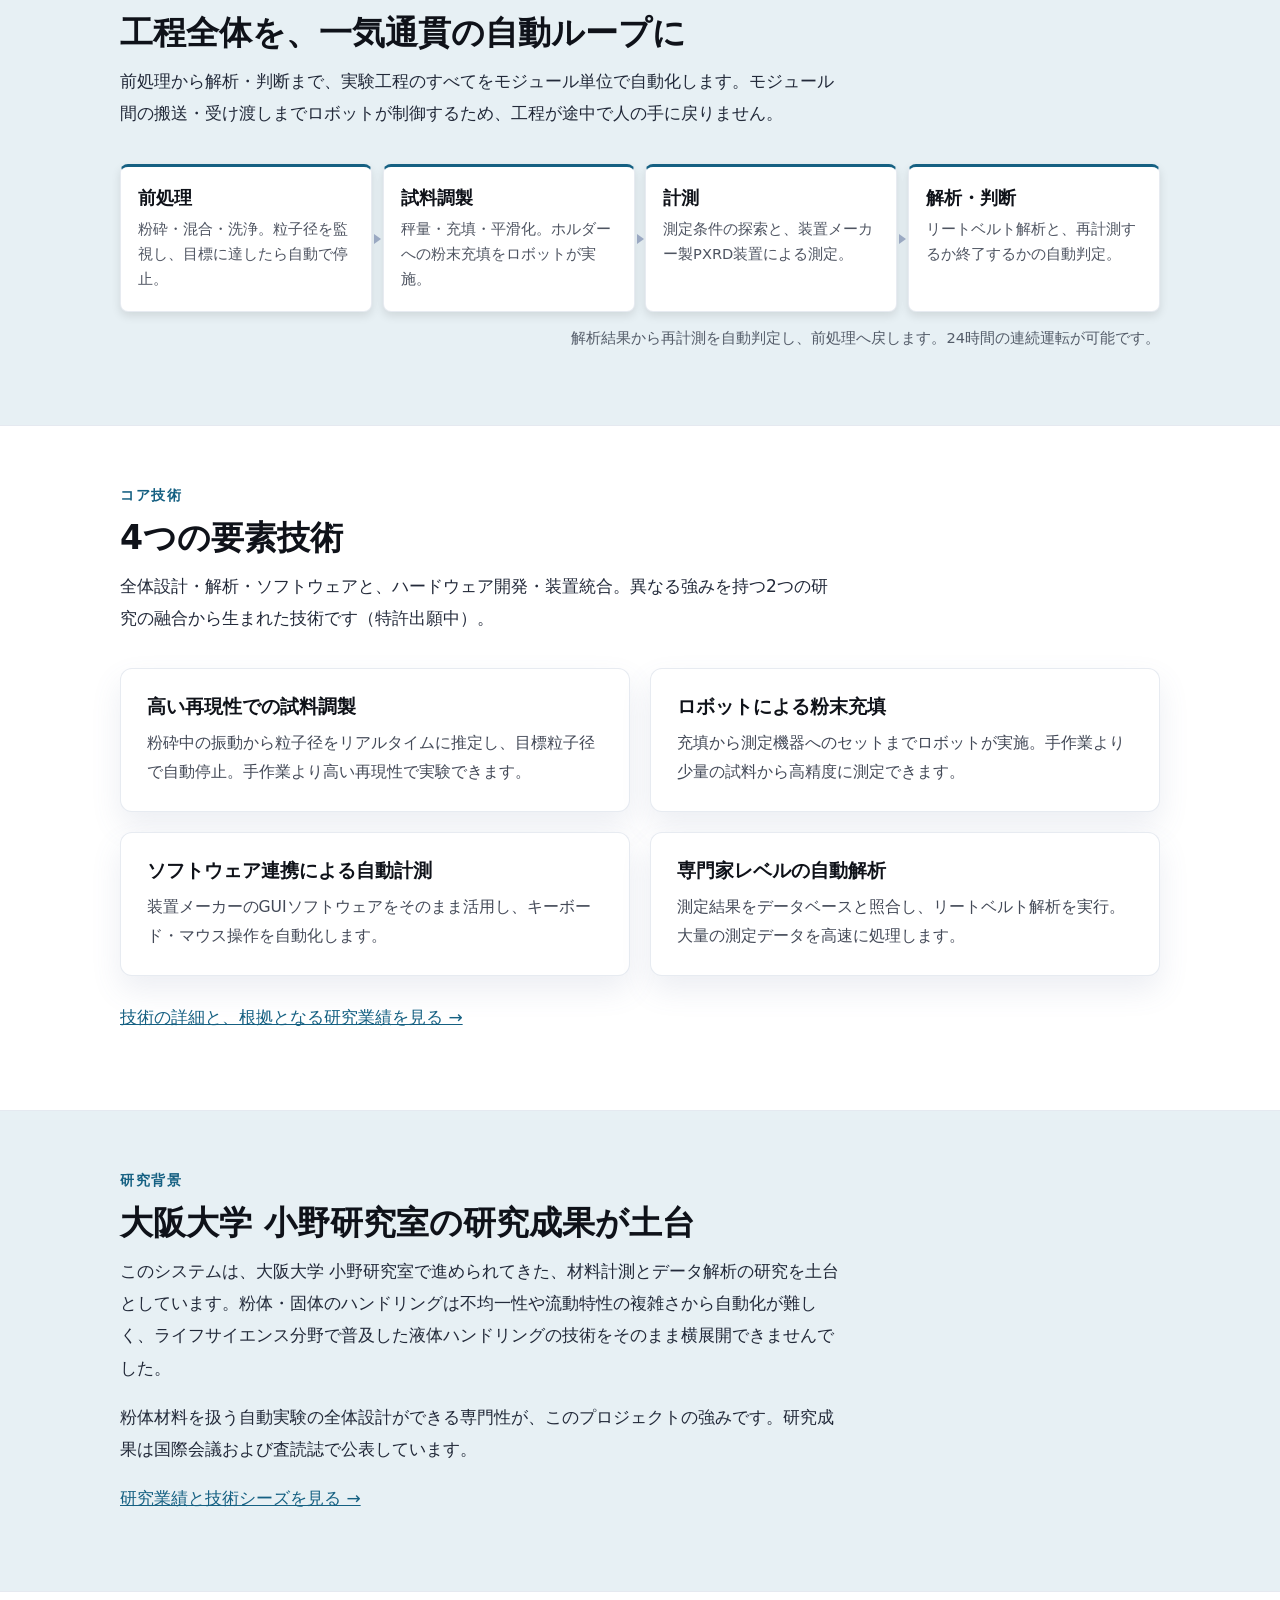
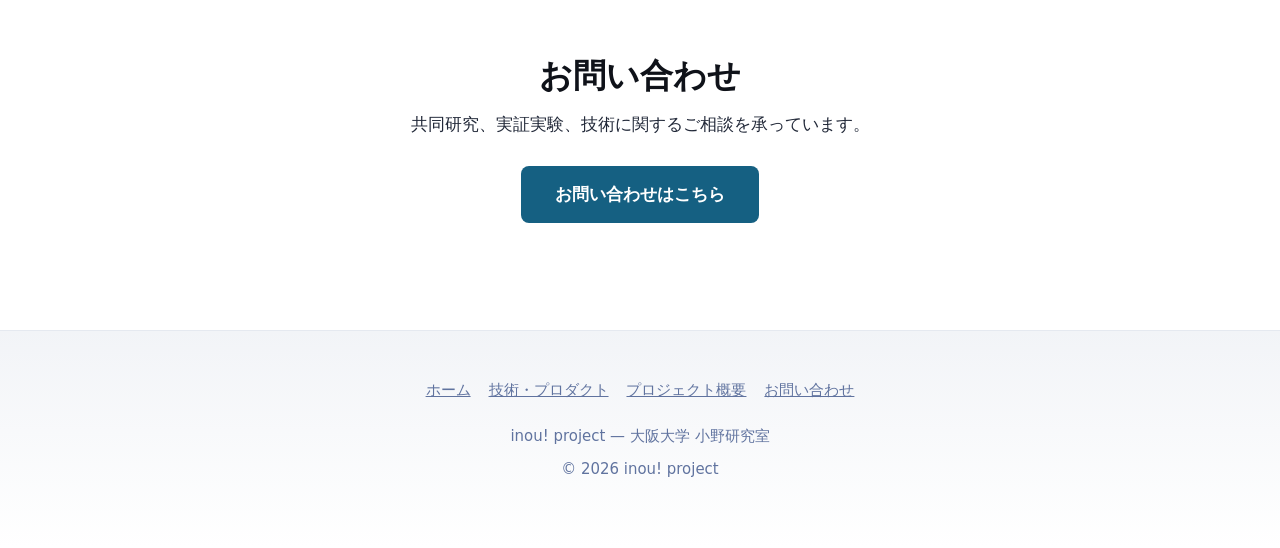
==== commit 085b895e: "動画キャプションの「4倍速」を削除 この YouTube 動画 (udCIev6Gc4U) は概要資料スライド4「プロダクト動画」で、 速度の注記はない。「動作4倍速」はピッチ資料の別スライドにあった" ====
--- a/index.html
+++ b/index.html
@@ -56,7 +56,7 @@
 							></iframe>
 						</div>
 						<figcaption>
-							粉末の充填から測定までを自動で実行する様子（動作4倍速）。粉末X線回折（PXRD）装置は装置メーカー製で、ロボットによる自動化と統合制御を当プロジェクトで実施しています。動画：<a
+							粉末の充填から測定までを自動で実行する様子。粉末X線回折（PXRD）装置は装置メーカー製で、ロボットによる自動化と統合制御を当プロジェクトで実施しています。動画：<a
 								href="https://www.youtube.com/@onolab_osaka"
 								target="_blank"
 								rel="noopener noreferrer"
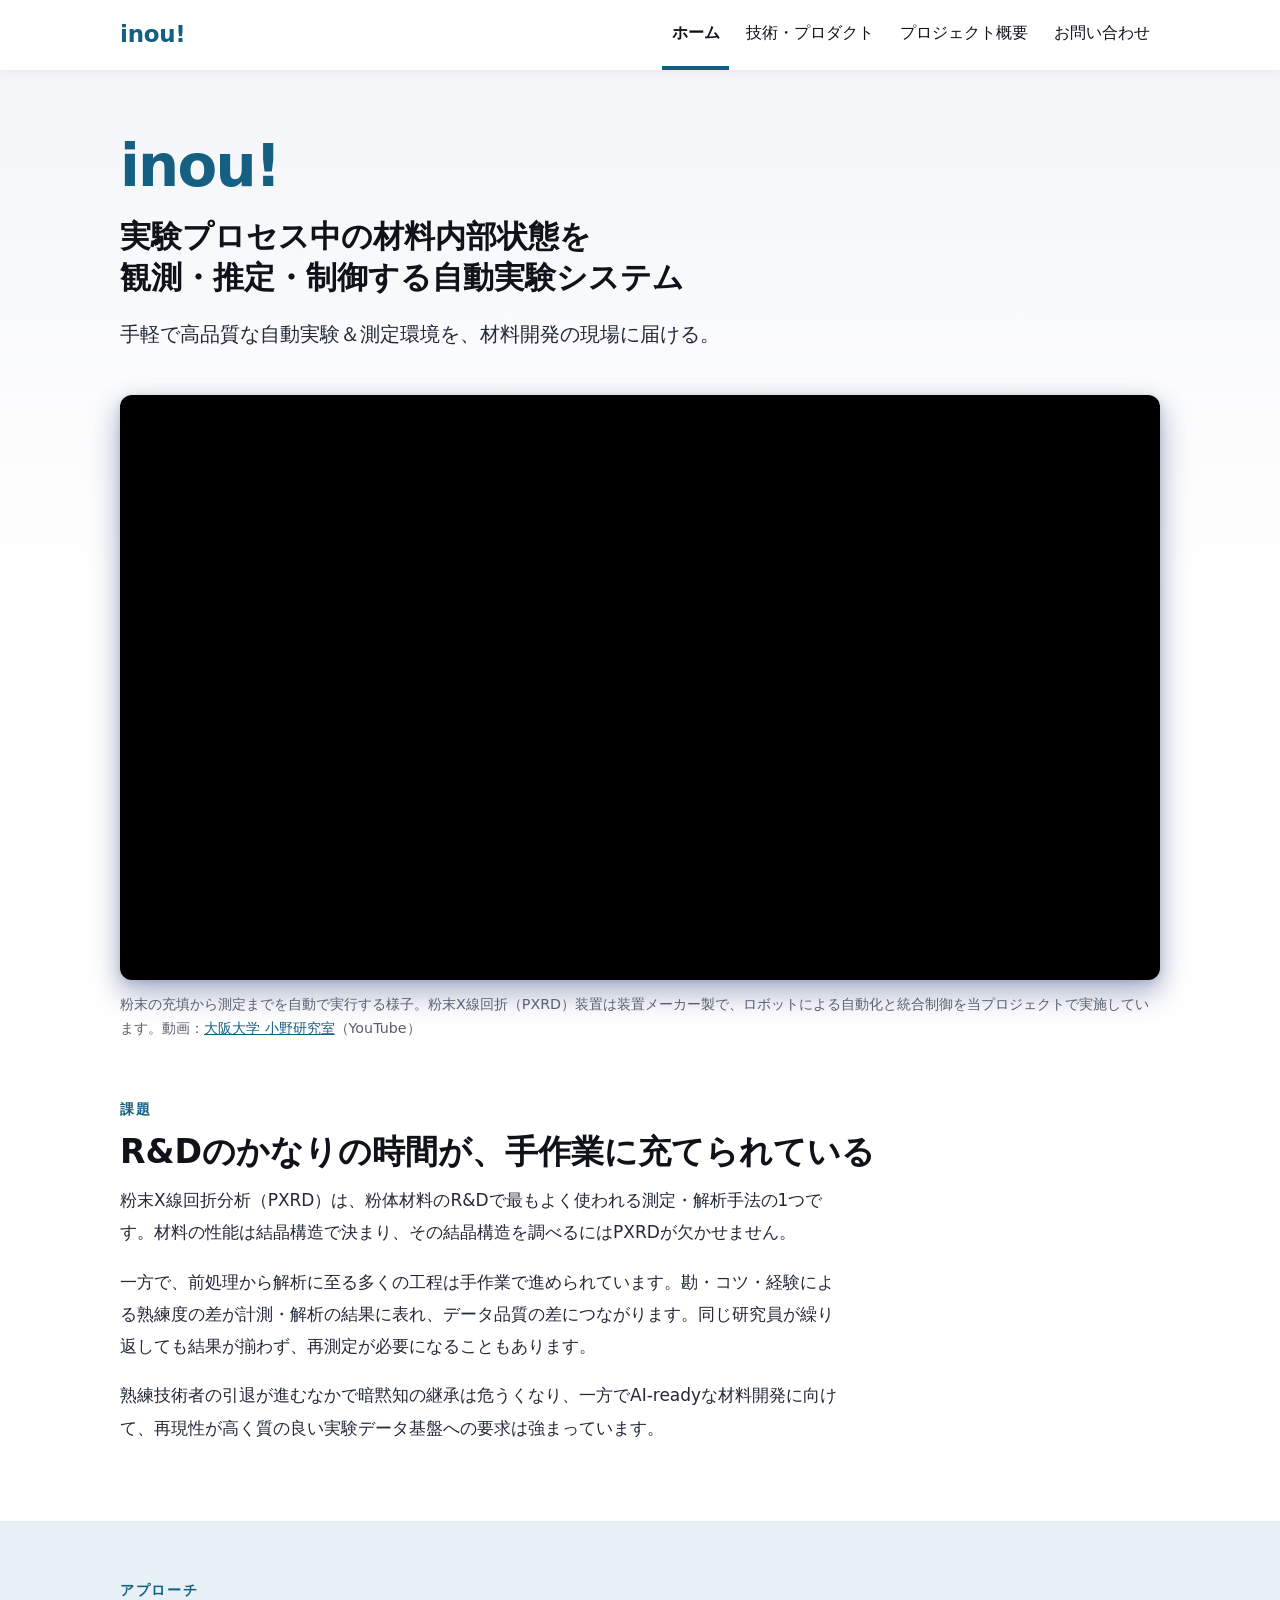
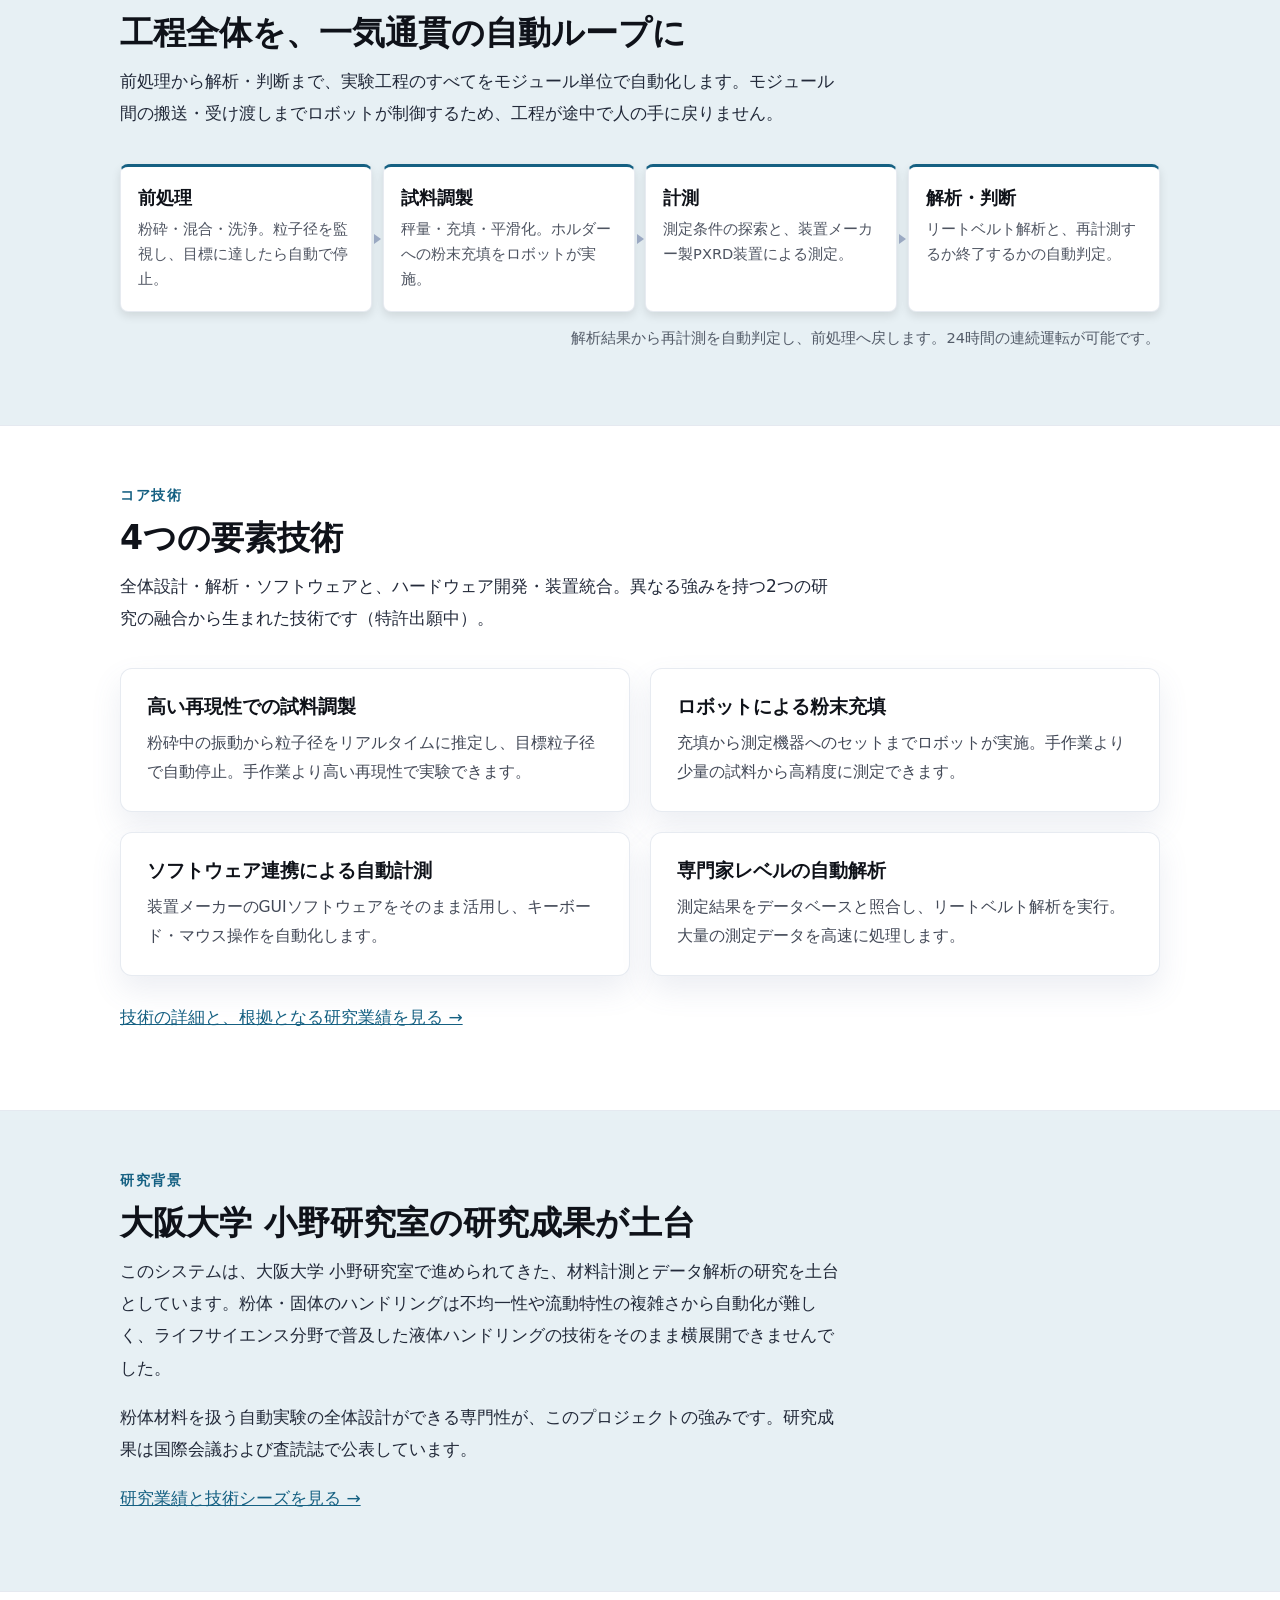
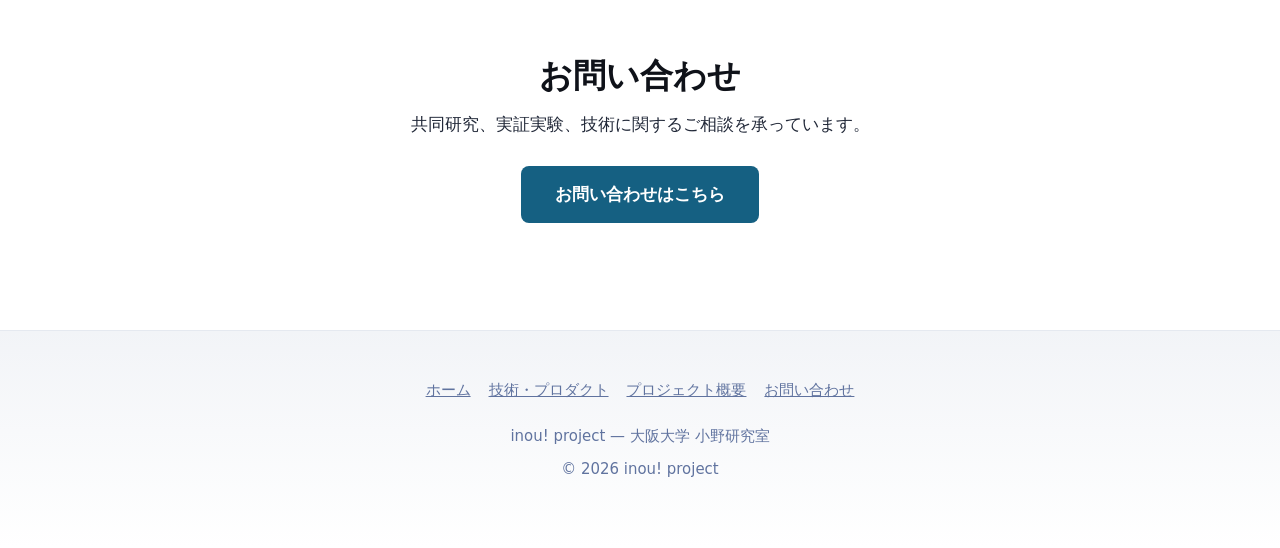
==== commit 911067ee: "課題セクションの表現を調整し、重複段落を削除 トップの課題セクションが責める調子だったため書き換え。  見出し: 貴重なR&D資源が、手作業に費やされている       → R&Dのかなりの時間が、手" ====
--- a/index.html
+++ b/index.html
@@ -70,12 +70,12 @@
 			<section>
 				<div class="wrap-wide">
 					<span class="eyebrow">課題</span>
-					<h2>貴重なR&amp;D資源が、手作業に費やされている</h2>
+					<h2>R&amp;Dのかなりの時間が、手作業に充てられている</h2>
 					<p>
 						粉末X線回折分析（PXRD）は、粉体材料のR&amp;Dで最もよく使われる測定・解析手法の1つです。材料の性能は結晶構造で決まり、その結晶構造を調べるにはPXRDが欠かせません。
 					</p>
 					<p>
-						にもかかわらず、前処理から解析に至る多くの工程が、いまだ手作業に依存しています。勘・コツ・経験の有無による熟練度の差が計測・解析結果に影響し、そのままデータ品質の差になります。同一の研究員でも再現性は乏しく、手戻りややり直しが生じます。
+						一方で、前処理から解析に至る多くの工程は手作業で進められています。勘・コツ・経験による熟練度の差が計測・解析の結果に表れ、データ品質の差につながります。同じ研究員が繰り返しても結果が揃わず、再測定が必要になることもあります。
 					</p>
 					<p>
 						熟練技術者の引退が進むなかで暗黙知の継承は危うくなり、一方でAI-readyな材料開発に向けて、再現性が高く質の良い実験データ基盤への要求は強まっています。
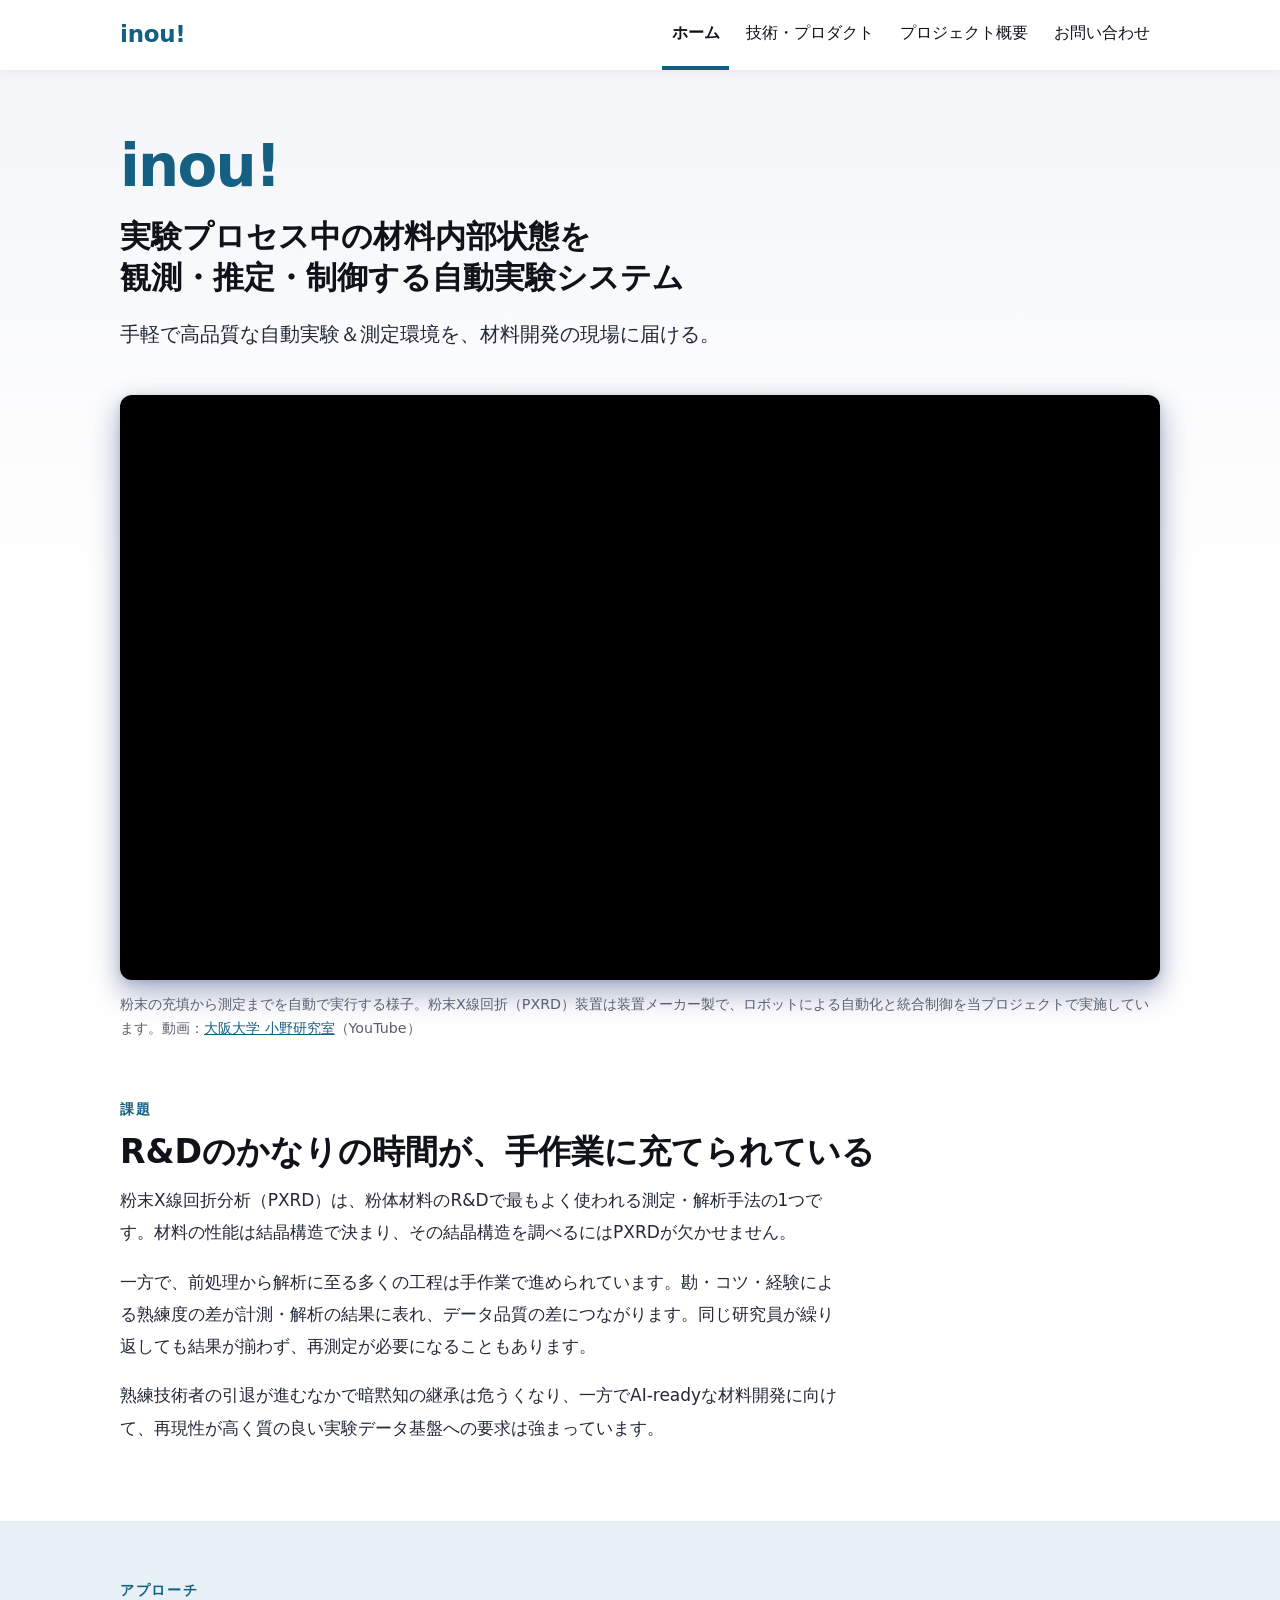
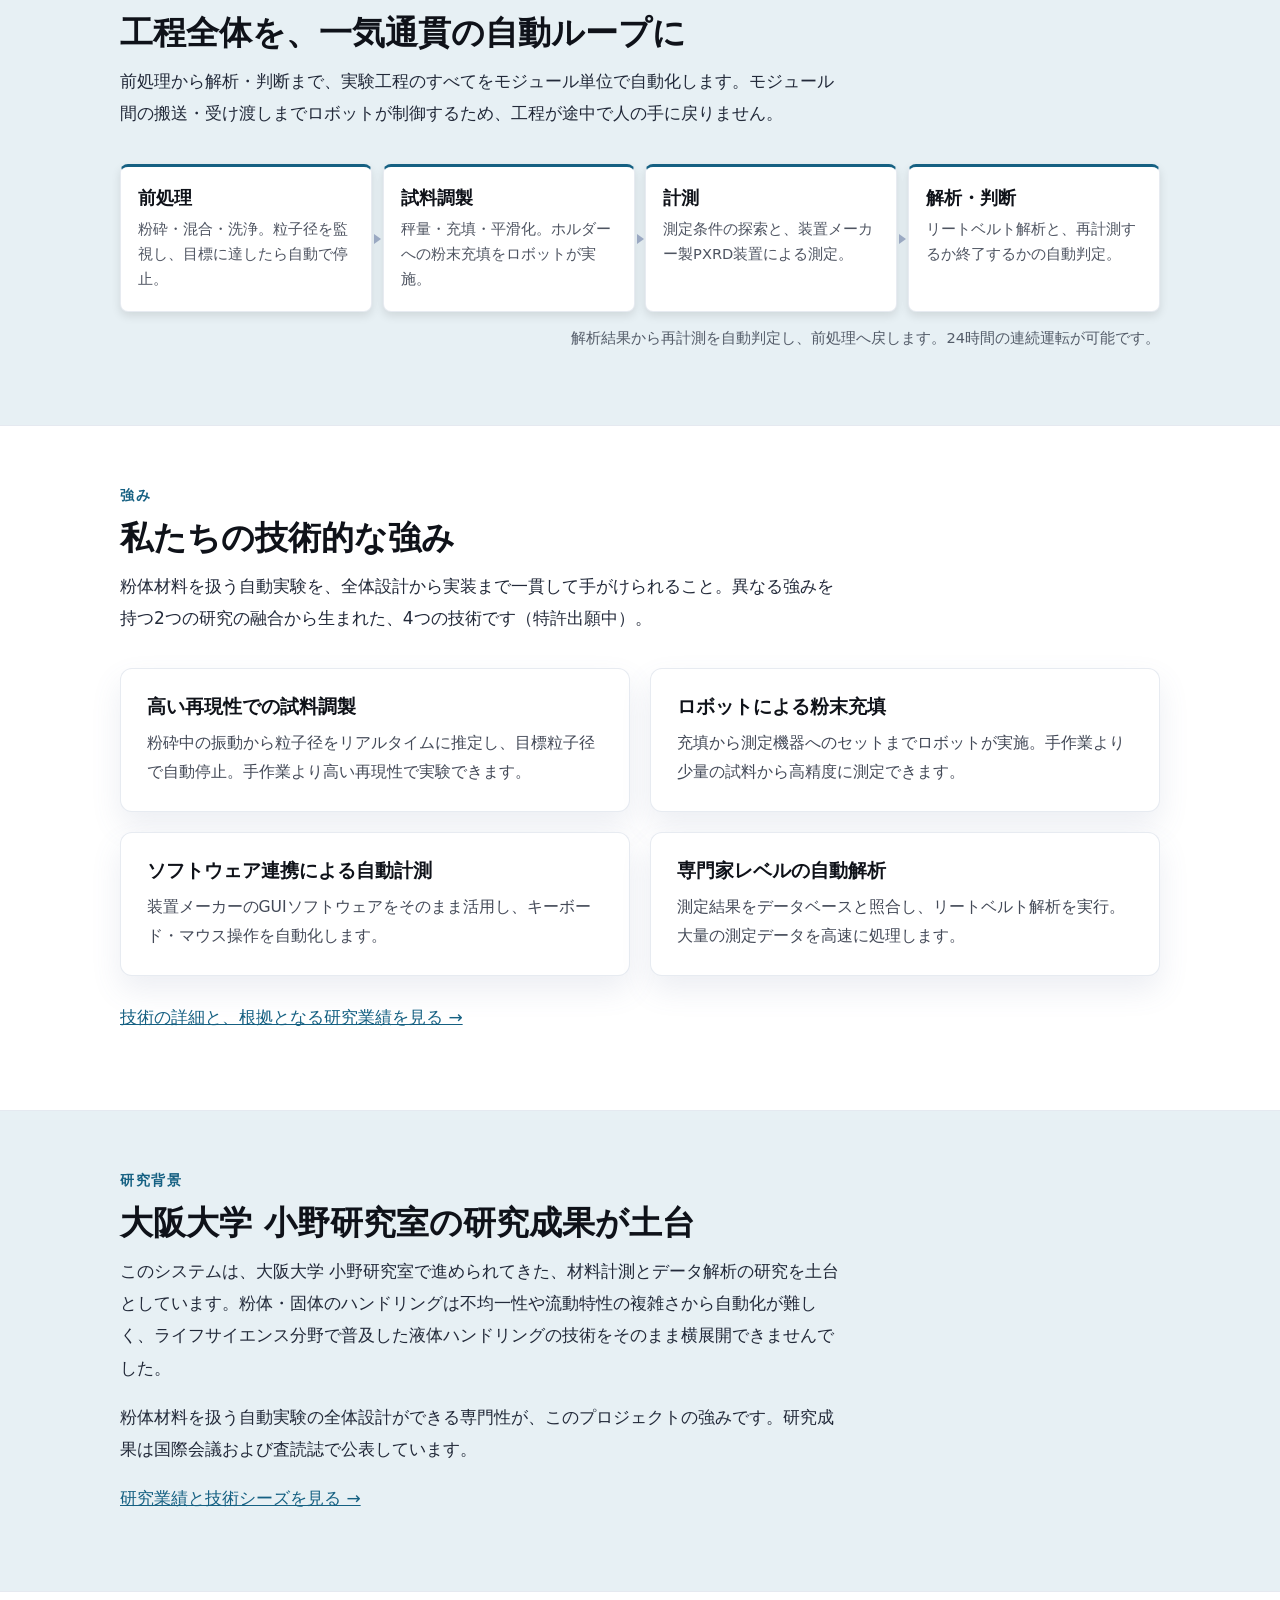
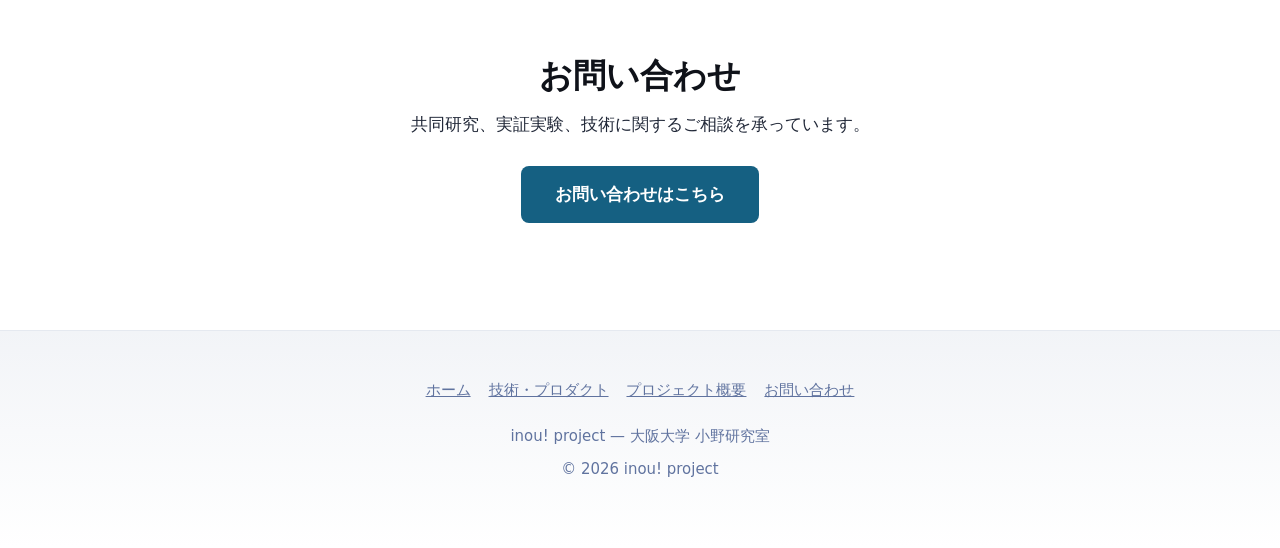
==== commit e6f00725: "コア技術を「強み」として提示し、お問い合わせを独立ページに戻す 見出しの位置づけを変更（トップと technology.html の両方）。  コア技術 / 4つの要素技術 → 強み / 私たちの技術" ====
--- a/index.html
+++ b/index.html
@@ -29,7 +29,7 @@
 					<a href="/" aria-current="page">ホーム</a>
 					<a href="/technology.html">技術・プロダクト</a>
 					<a href="/about.html">プロジェクト概要</a>
-					<a href="/about.html#contact">お問い合わせ</a>
+					<a href="/contact.html">お問い合わせ</a>
 				</div>
 			</nav>
 		</header>
@@ -116,10 +116,10 @@
 
 			<section>
 				<div class="wrap-wide">
-					<span class="eyebrow">コア技術</span>
-					<h2>4つの要素技術</h2>
+					<span class="eyebrow">強み</span>
+					<h2>私たちの技術的な強み</h2>
 					<p>
-						全体設計・解析・ソフトウェアと、ハードウェア開発・装置統合。異なる強みを持つ2つの研究の融合から生まれた技術です（特許出願中）。
+						粉体材料を扱う自動実験を、全体設計から実装まで一貫して手がけられること。異なる強みを持つ2つの研究の融合から生まれた、4つの技術です（特許出願中）。
 					</p>
 					<ul class="cards">
 						<li>
@@ -173,7 +173,7 @@
 				<div class="wrap-wide">
 					<h2>お問い合わせ</h2>
 					<p>共同研究、実証実験、技術に関するご相談を承っています。</p>
-					<p><a class="button" href="/about.html#contact">お問い合わせはこちら</a></p>
+					<p><a class="button" href="/contact.html">お問い合わせはこちら</a></p>
 				</div>
 			</section>
 		</main>
@@ -183,7 +183,7 @@
 				<a href="/">ホーム</a>
 				<a href="/technology.html">技術・プロダクト</a>
 				<a href="/about.html">プロジェクト概要</a>
-				<a href="/about.html#contact">お問い合わせ</a>
+				<a href="/contact.html">お問い合わせ</a>
 			</nav>
 			<p>inou! project — 大阪大学 小野研究室</p>
 			<p>&copy; 2026 inou! project</p>
--- a/assets/style.css
+++ b/assets/style.css
@@ -197,12 +197,11 @@
 /*
    One container width keeps every section's left edge on the same line.
    Body copy is then held to a readable measure, but only as a DIRECT child —
-   text inside cards, chips and layer blocks is already narrow and must not be
-   clamped again.
+   text inside cards is already narrow and must not be clamped again.
 */
 .wrap-wide > p,
 .wrap-wide > ol.refs,
-.wrap-wide > ul:not(.cards):not(.chips):not(.layers),
+.wrap-wide > ul:not(.cards),
 .stack > article > p,
 .page-title .lead {
 	max-width: var(--measure);
@@ -411,86 +410,6 @@
 	width: 100%;
 	box-shadow: var(--shadow-card);
 	background: #fff;
-}
-
-/* ---------- Layer diagram (Inou! OS) ---------- */
-
-.layers {
-	display: grid;
-	gap: 0.7em;
-	margin: 2em 0 0;
-	list-style: none;
-	padding: 0;
-}
-
-.layers > li {
-	background: #fff;
-	border: 1px solid rgba(var(--gray-light), 0.9);
-	border-radius: var(--radius);
-	padding: 1em 1.2em;
-	box-shadow: var(--shadow-card);
-}
-
-.layers .layer-label {
-	display: block;
-	font-size: 0.75em;
-	font-weight: 700;
-	letter-spacing: 0.1em;
-	color: rgba(var(--gray), 1);
-	margin-bottom: 0.4em;
-}
-
-.layers h3 {
-	font-size: 1.02em;
-	margin: 0 0 0.5em;
-}
-
-.chips {
-	display: flex;
-	flex-wrap: wrap;
-	gap: 0.4em;
-	list-style: none;
-	padding: 0;
-	margin: 0;
-}
-
-.chips > li {
-	font-size: 0.82em;
-	line-height: 1.5;
-	background: var(--accent-light);
-	color: var(--accent-dark);
-	border-radius: 999px;
-	padding: 0.25em 0.85em;
-}
-
-.chips.plain > li {
-	background: rgba(var(--gray-light), 0.7);
-	color: rgba(var(--gray-dark), 0.9);
-}
-
-.status {
-	display: inline-block;
-	font-size: 0.72em;
-	font-weight: 700;
-	letter-spacing: 0.06em;
-	border-radius: 999px;
-	padding: 0.15em 0.75em;
-	margin-left: 0.6em;
-	vertical-align: 0.15em;
-	white-space: nowrap;
-}
-.status-done {
-	background: var(--accent);
-	color: #fff;
-}
-.status-wip {
-	background: rgba(var(--gray), 0.18);
-	color: rgba(var(--gray-dark), 0.9);
-}
-.status-next {
-	background: transparent;
-	color: rgba(var(--gray-dark), 0.7);
-	border: 1px solid rgba(var(--gray), 0.4);
 }
 
 /* ---------- Tables ---------- */
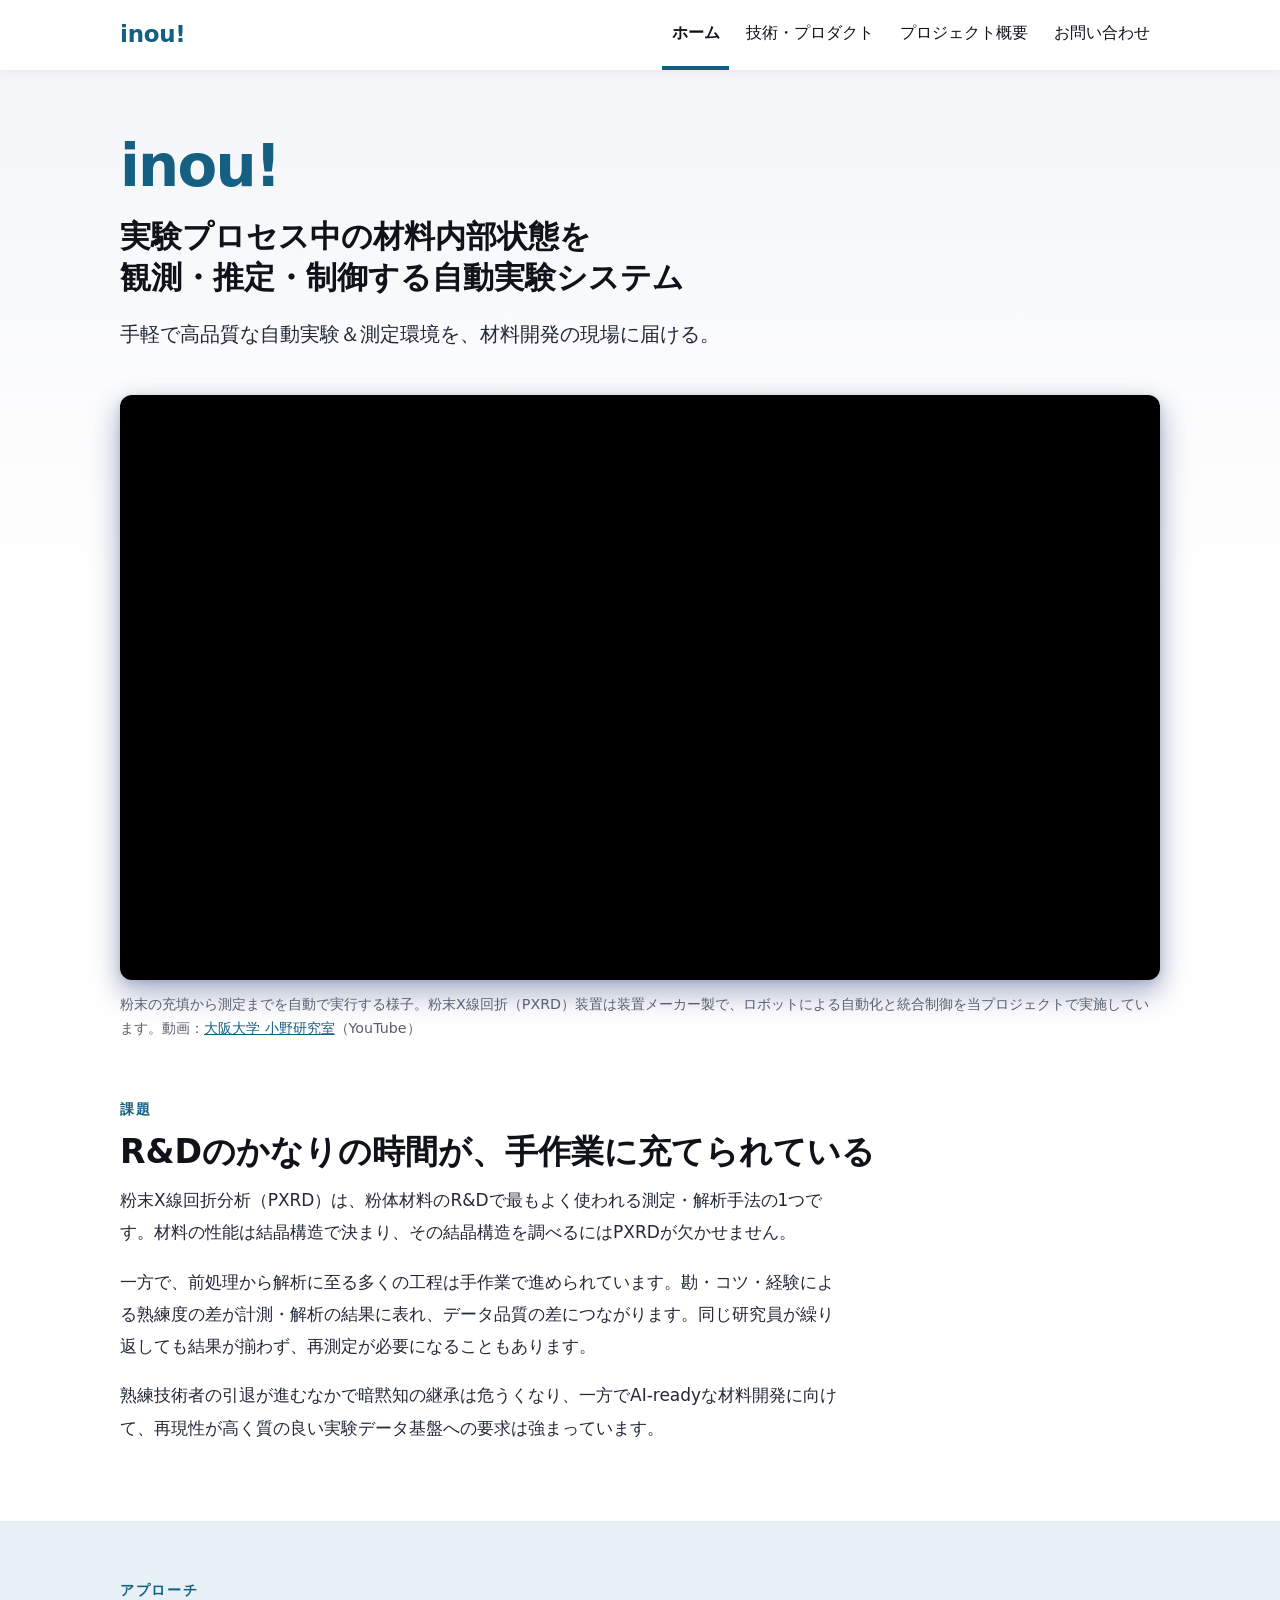
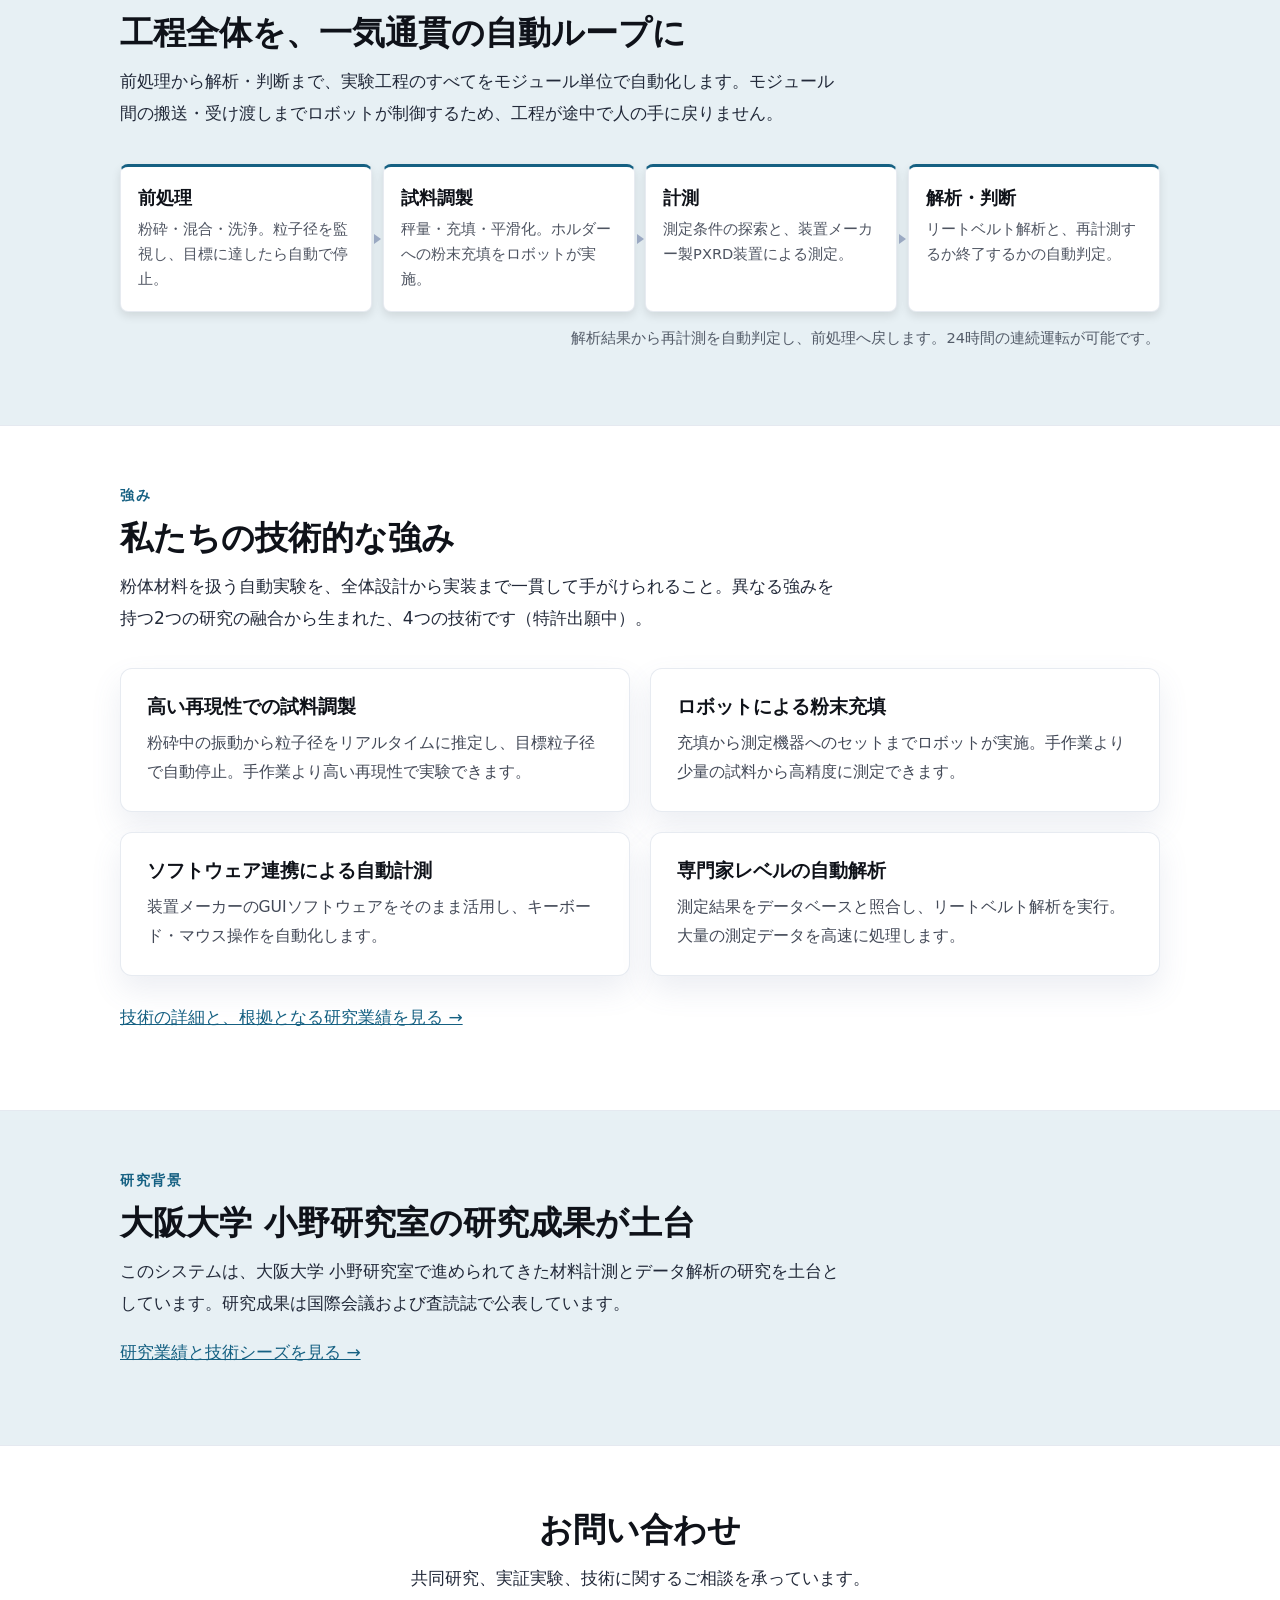
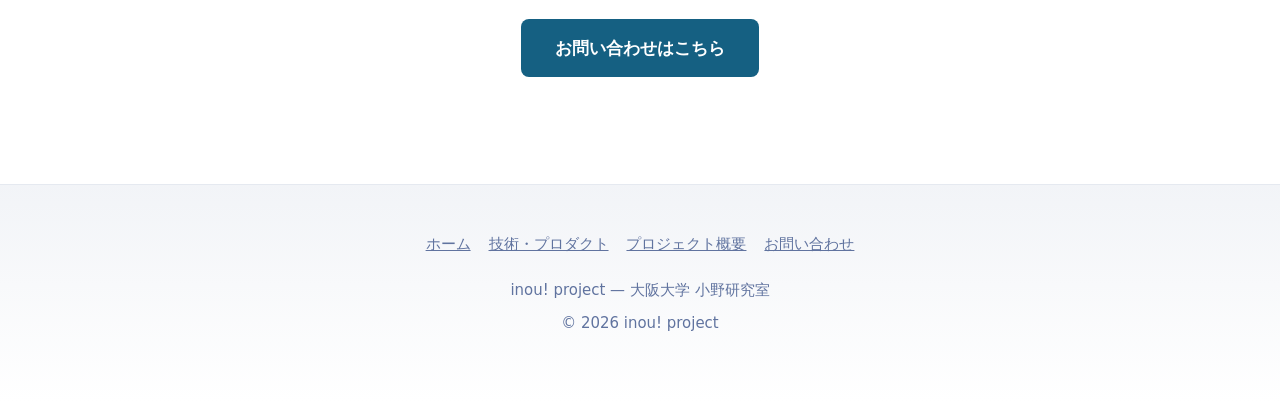
==== commit 5b0c1d23: "トップの研究背景を1段落に圧縮 2段落を1段落へ。落としたのは以下の2点で、いずれも別の場所に残る。  - 粉体・固体は液体ハンドリングの技術を横展開できない    → about.html「なぜ未解" ====
--- a/index.html
+++ b/index.html
@@ -158,10 +158,7 @@
 					<span class="eyebrow">研究背景</span>
 					<h2>大阪大学 小野研究室の研究成果が土台</h2>
 					<p>
-						このシステムは、大阪大学 小野研究室で進められてきた、材料計測とデータ解析の研究を土台としています。粉体・固体のハンドリングは不均一性や流動特性の複雑さから自動化が難しく、ライフサイエンス分野で普及した液体ハンドリングの技術をそのまま横展開できませんでした。
-					</p>
-					<p>
-						粉体材料を扱う自動実験の全体設計ができる専門性が、このプロジェクトの強みです。研究成果は国際会議および査読誌で公表しています。
+						このシステムは、大阪大学 小野研究室で進められてきた材料計測とデータ解析の研究を土台としています。研究成果は国際会議および査読誌で公表しています。
 					</p>
 					<p>
 						<a href="/technology.html">研究業績と技術シーズを見る →</a>
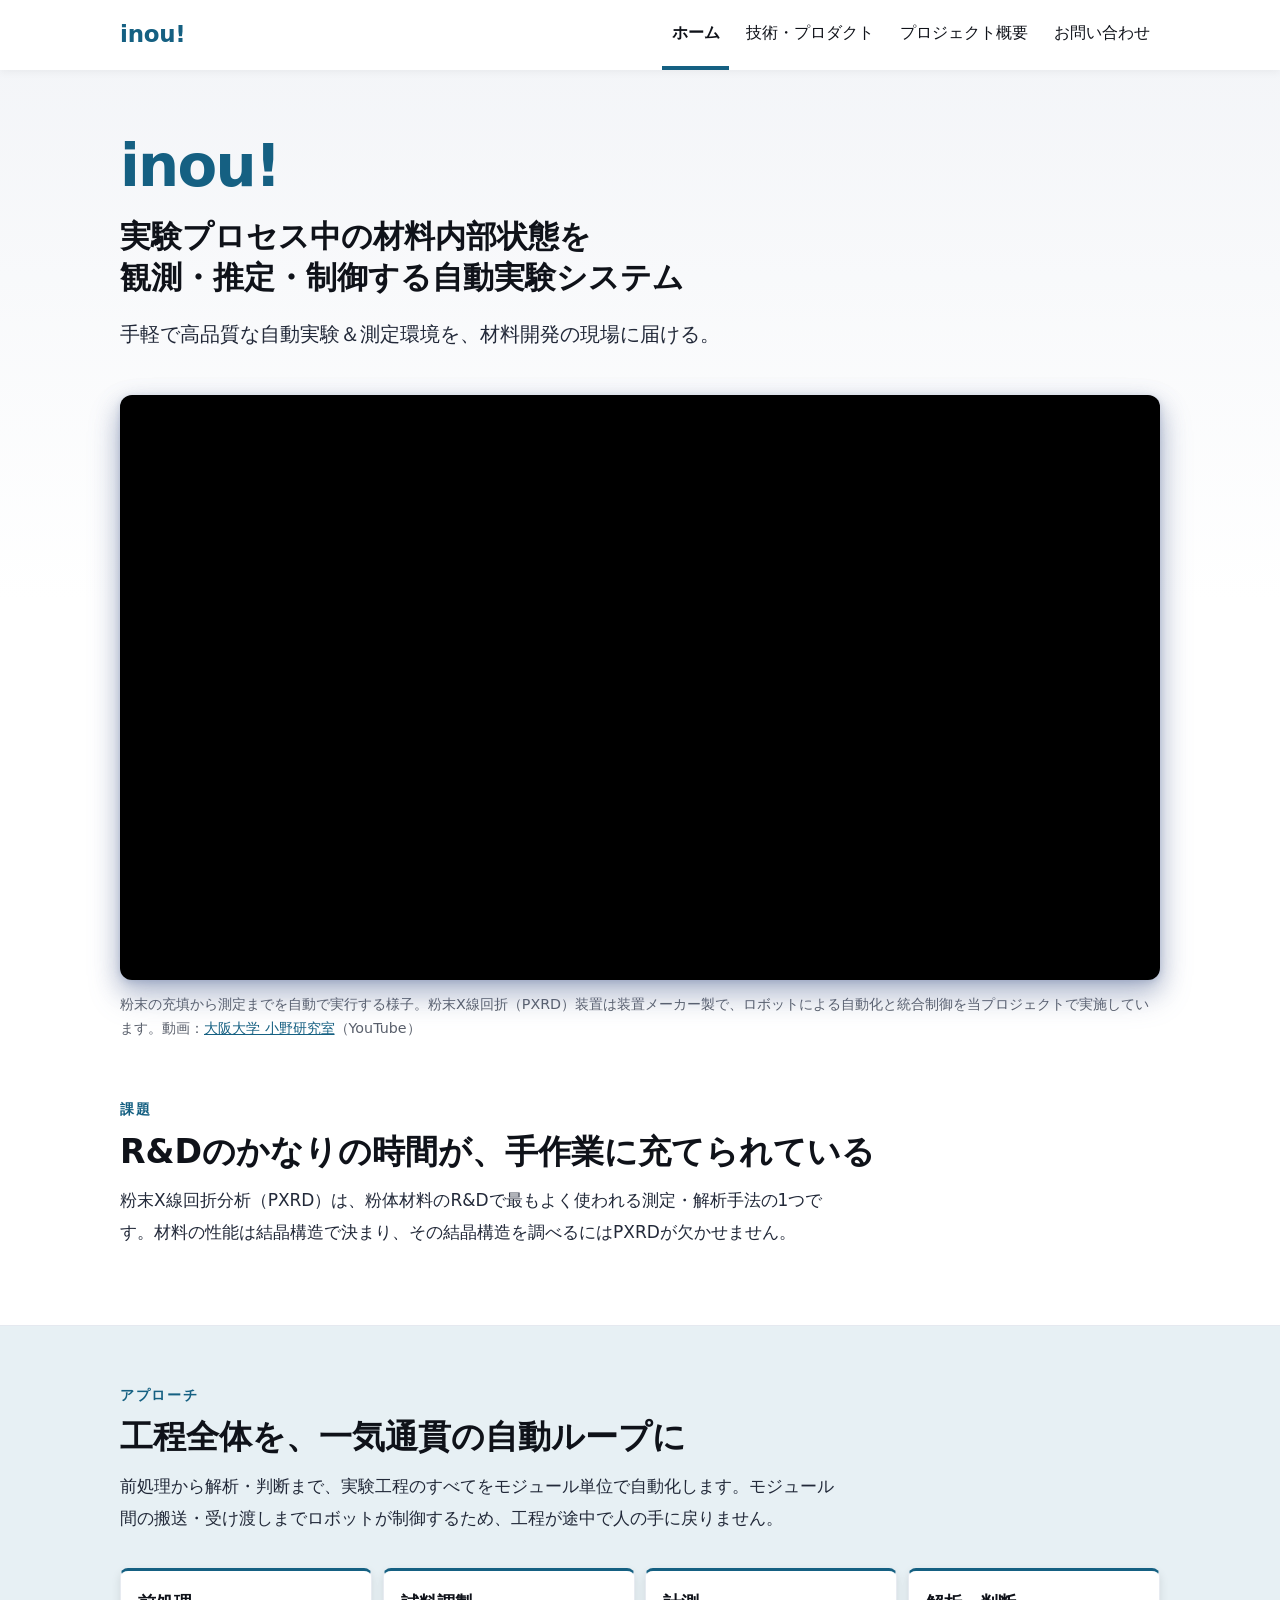
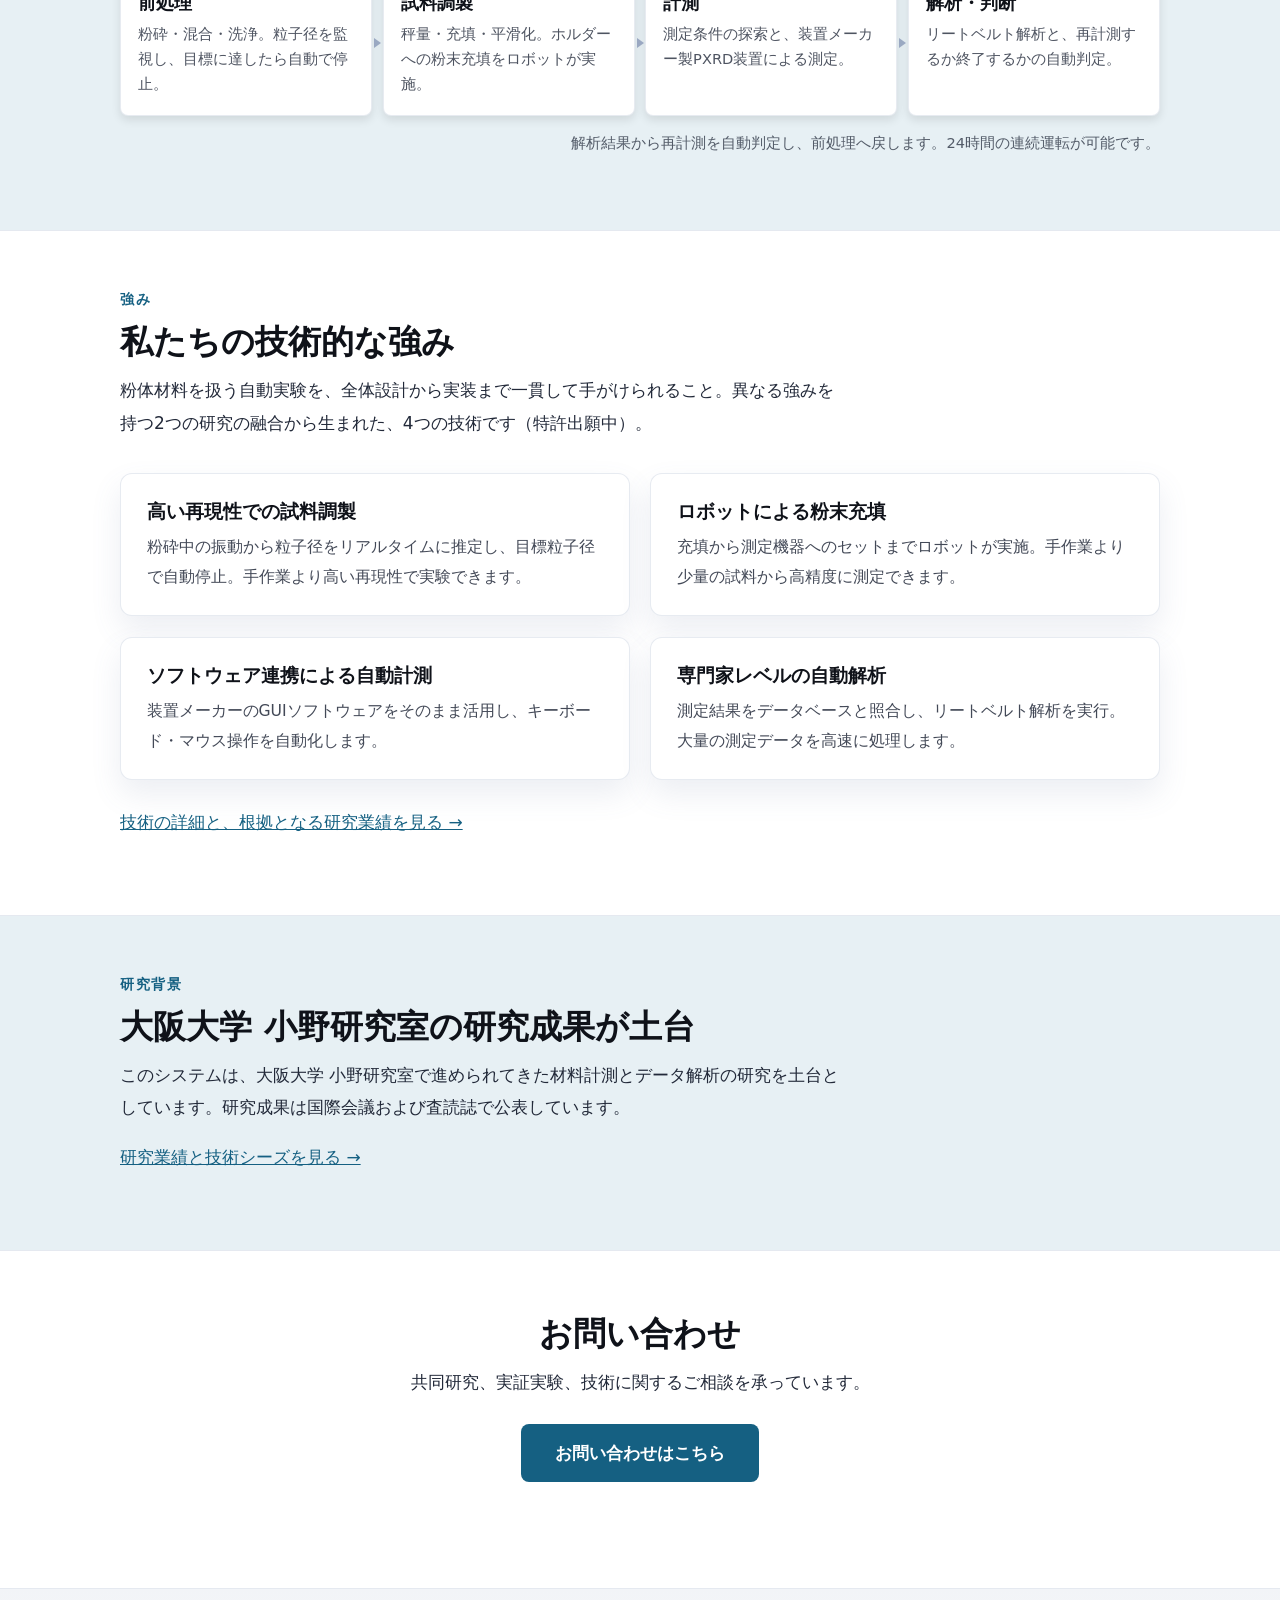
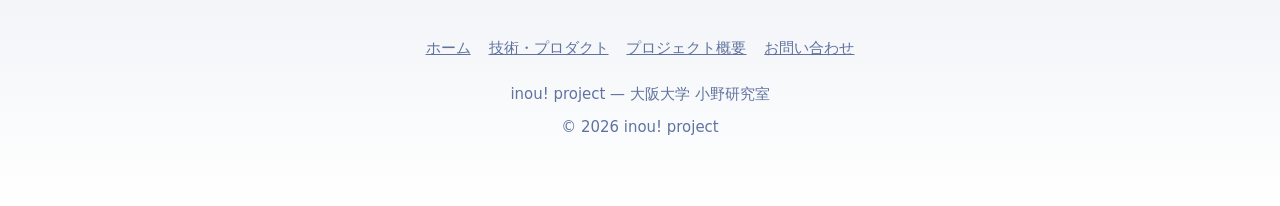
==== commit b747633a: "トップの課題セクションから2段落を削除 熟練度の差とデータ品質、および暗黙知の継承・AI-ready の文脈を削除。 課題セクションは見出しと PXRD の説明1段落のみになった。  削除した内容は " ====
--- a/index.html
+++ b/index.html
@@ -73,12 +73,6 @@
 					<h2>R&amp;Dのかなりの時間が、手作業に充てられている</h2>
 					<p>
 						粉末X線回折分析（PXRD）は、粉体材料のR&amp;Dで最もよく使われる測定・解析手法の1つです。材料の性能は結晶構造で決まり、その結晶構造を調べるにはPXRDが欠かせません。
-					</p>
-					<p>
-						一方で、前処理から解析に至る多くの工程は手作業で進められています。勘・コツ・経験による熟練度の差が計測・解析の結果に表れ、データ品質の差につながります。同じ研究員が繰り返しても結果が揃わず、再測定が必要になることもあります。
-					</p>
-					<p>
-						熟練技術者の引退が進むなかで暗黙知の継承は危うくなり、一方でAI-readyな材料開発に向けて、再現性が高く質の良い実験データ基盤への要求は強まっています。
 					</p>
 				</div>
 			</section>
